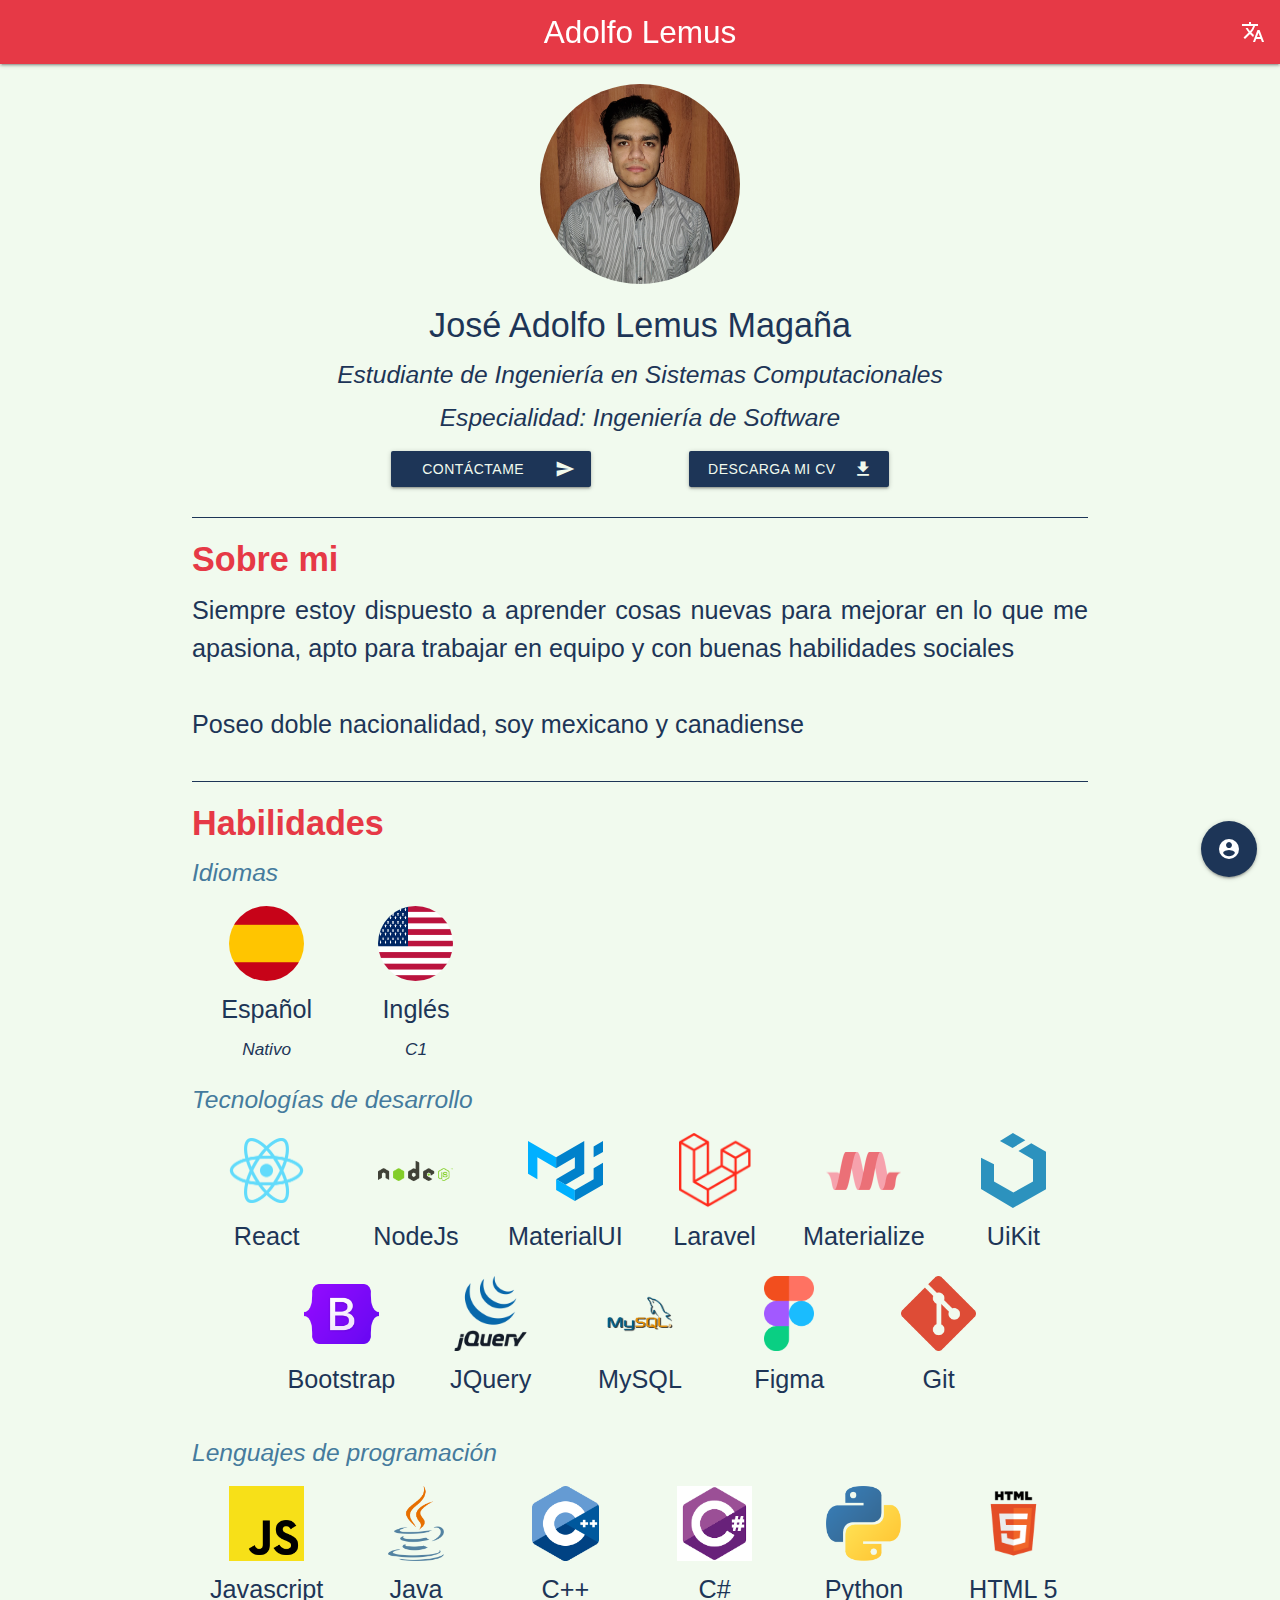
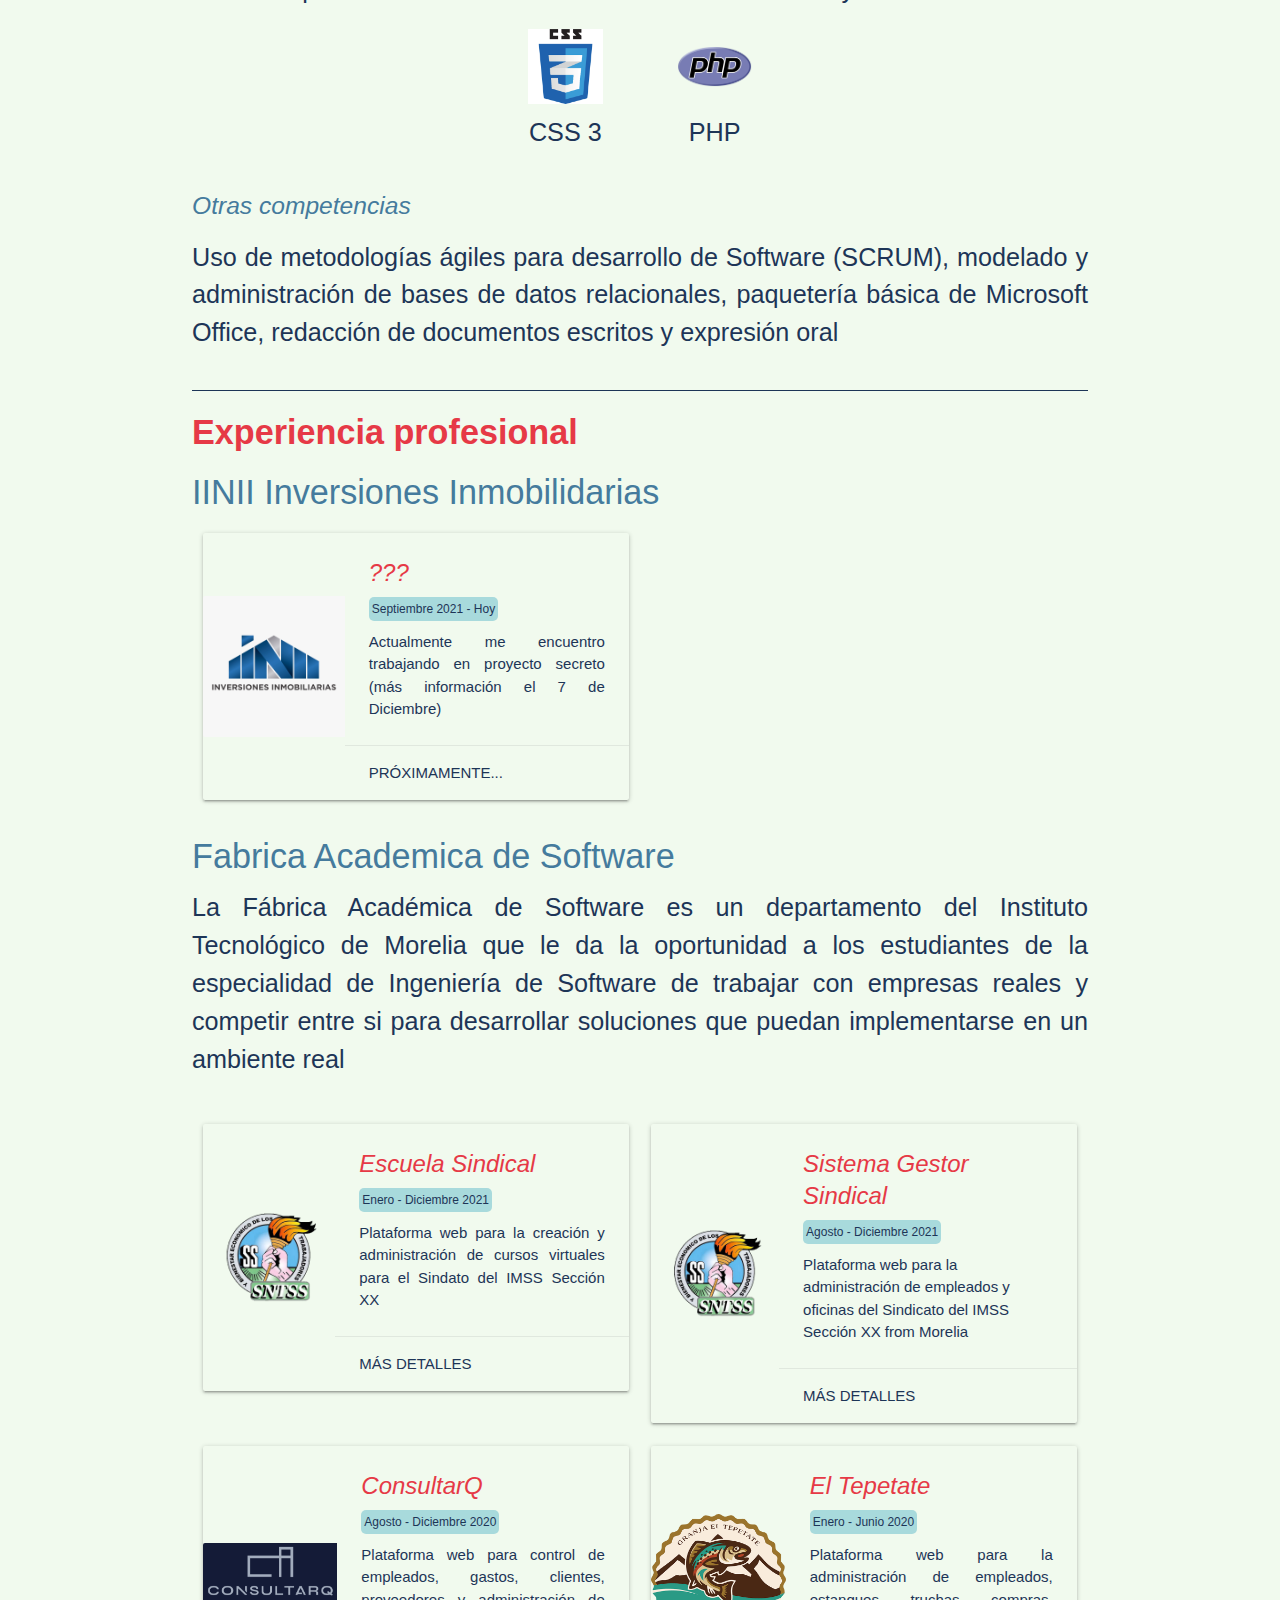
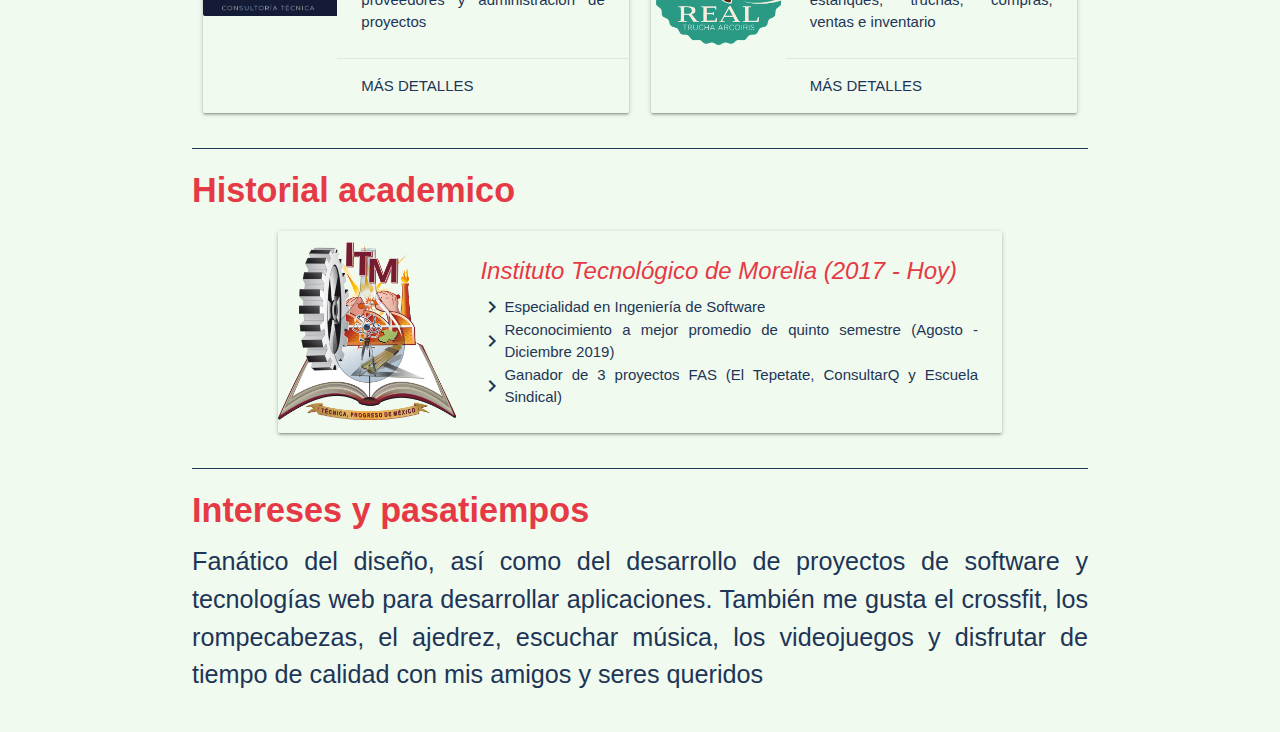
==== index.html @ 9b23c3e3 "Update index.html" ====
<html>
    <head>
        <!--Import Google Icon Font-->
        <link href="https://fonts.googleapis.com/icon?family=Material+Icons" rel="stylesheet">
        <!--Import materialize.css-->
        <link type="text/css" rel="stylesheet" href="materialize/css/materialize.min.css"  media="screen,projection"/>

        <link type="text/css" rel="stylesheet" href="./style/index.css"  media="screen,projection"/>

        <script type = "text/javascript" src = "https://code.jquery.com/jquery-2.1.1.min.js"></script>
  
        <!--Let browser know website is optimized for mobile-->
        <meta name="viewport" content="width=device-width, initial-scale=1.0"/>
      </head>

    <body>
        <!--Navigation bar-->
        <div class="navbar-fixed">
            <nav>
                <div class="nav-wrapper">
                    <a class="brand-logo center" style="width: 100%;">Adolfo Lemus</a>
                    <ul id="nav-mobile" class="right">
                        <li><a onclick=changeLanguage()><i class="material-icons">translate</i></a></li>
                    </ul>
                </div>
            </nav>
        </div>

        <!--Floating action button-->
        <div class="fixed-action-btn">
            <a class="btn-floating btn-large waves-effect waves-light modal-trigger" href="#modal-info">
                <i class="material-icons">account_circle</i>
            </a>
        </div>

        <!--Contact information modal-->
        <div id="modal-info" class="modal bottom-sheet">
            <div class="modal-content center">
                <h4 class="spanish"><b>Informacion de contacto</b></h4>
                <h4 class="english hide"><b>Contact information</b></h4>
                <div class="flow-text">
                    <a href="tel:4433490226" class="contact-container">
                        <img src="./images/contact-info/phone.png" alt="" class="contact-image">
                        <span class="contact-text">44 33 49 02 26</span>
                    </a>
                    <a href="mailto:adolfolemag@gmail.com" class="contact-container">
                        <img src="./images/contact-info/mail.png" alt="" class="contact-image">
                        <span class="contact-text">adolfolemag@gmail.com</span>
                    </a>
                    <a href="http://www.linkedin.com/in/adolfo-lemus" target="_blank" class="contact-container">
                        <img src="./images/contact-info/linkedin.png" alt="" class="contact-image">
                        <span class="contact-text">linkedin.com/in/adolfo-lemus</span>
                    </a>
                    <a href="http://www.github.com/AdolfoLem"target="_blank" class="contact-container">
                        <img src="./images/contact-info/github.png" alt="" class="contact-image">
                        <span class="contact-text">github.com/AdolfoLem</span>
                    </a>
                    <p class="contact-container">
                        <img src="./images/contact-info/location.png" alt="" class="contact-image">
                        <span class="contact-text">Morelia, Michoacán</span>
                    </p>
                </div>
            </div>
        </div>

        <!--Content of the page-->
        <div class="container">
            <!--photo and main information-->
            <div class="row">
                <div class="col s12 center">
                    <img src="./images/me.jpg" alt="foto" class="circle photo">
                    <h4 class="name">José Adolfo Lemus Magaña</h4>
                    <h5 class="spanish"><i>Estudiante de Ingeniería en Sistemas Computacionales</i></h5>
                    <h5 class="english hide"><i>Computer Systems Engineering Student</i></h5>
                    <h5 class="spanish"><i>Especialidad: Ingeniería de Software</i></h5>
                    <h5 class="english hide"><i>Special field: Software Engineering</i></h5>
                </div>
                <div class="col s12 l4 offset-l2 center">
                    <a class="waves-effect waves-light btn button modal-trigger" href="#modal-info">
                        <i class="material-icons right">send</i>
                        <span class="spanish">Contáctame</span>
                        <span class="english hide">Contact me</span>
                    </a>
                </div>
                <div class="col s12 l4 center">
                    <a class="spanish waves-effect waves-light btn button" href="./downloads/CV-AdolfoLemus-Español.pdf" download="">
                        <i class="material-icons right">file_download</i>
                        <span>Descarga mi CV</span>
                    </a>
                    <a class="english hide waves-effect waves-light btn button" href="./downloads/CV-AdolfoLemus-English.pdf" download="">
                        <i class="material-icons right">file_download</i>
                        <span>Download my CV</span>
                    </a>
                </div>
            </div>
            <div class="divider"></div>

            <!--about me-->
            <h4 class="spanish"><b>Sobre mi</b></h4>
            <h4 class="english hide"><b>About me</b></h4>
            <div class="flow-text">
                <span class="spanish">Siempre estoy dispuesto a aprender cosas nuevas para mejorar en lo que me apasiona, apto para trabajar en equipo y con buenas habilidades sociales</span>
                <span class="english hide">Always disposed to learn new stuff to improve my self in what I'm passionate about, suitable for teamwork and good social skills</span>
                <br><br>
                <span class="spanish">Poseo doble nacionalidad, soy mexicano y canadiense</span>
                <span class="english hide">I have dual citizenship, I'm Mexican and Canadian</span>
                <br><br>
            </div>
            <div class="divider"></div>

            <!--skills-->
            <h4 class="spanish"><b>Habilidades</b></h4>
            <h4 class="english hide"><b>Skills</b></h4>
            <h5 class="spanish section-title"><i>Idiomas</i></h5>
            <h5 class="english hide section-title"><i>Languages</i></h5>
            <div class="flow-text">
                <div class="row">
                    <div class="col s4 m3 l2 center">
                        <div>
                            <img src="./images/skills/languages/spanish.png" alt="flag" class="circle flag">
                        </div>
                        <div class="spanish">
                            Español
                            <h6><i>Nativo</i></h6>
                        </div>
                        <div class="english hide">
                            Spanish
                            <h6><i>Native</i></h6>
                        </div>
                    </div>
                    <div class="col s4 m3 l2 center">
                        <div>
                            <img src="./images/skills/languages/english.png" alt="flag" class="circle flag">
                        </div>
                        <div class="spanish">
                            Inglés
                            <h6><i>C1</i></h6>
                        </div>
                        <div class="english hide">
                            English
                            <h6><i>C1</i></h6>
                        </div>
                    </div>
                </div>
            </div>
            <h5 class="spanish section-title"><i>Tecnologías de desarrollo</i></h5>
            <h5 class="english hide section-title"><i>Development technologies</i></h5>
            <div class="flow-text">
                <div class="row">
                    <div class="col s4 m3 l2 center tech-container">
                        <div>
                            <img src="./images/skills/dev-tech/react.png" alt="icon" class="tech">
                        </div>
                        <div>
                            React
                        </div>
                    </div>
                    <div class="col s4 m3 l2 center tech-container">
                        <div>
                            <img src="./images/skills/dev-tech/nodejs.png" alt="icon" class="tech">
                        </div>
                        <div>
                            NodeJs
                        </div>
                    </div>
                    <div class="col s4 m3 l2 center tech-container">
                        <div>
                            <img src="./images/skills/dev-tech/materialui.svg" alt="icon" class="tech">
                        </div>
                        <div>
                            MaterialUI
                        </div>
                    </div>
                    <div class="col s4 m3 l2 center tech-container">
                        <div>
                            <img src="./images/skills/dev-tech/laravel.png" alt="icon" class="tech">
                        </div>
                        <div>
                            Laravel
                        </div>
                    </div>
                    <div class="col s4 m3 l2 center tech-container">
                        <div>
                            <img src="./images/skills/dev-tech/materialize.png" alt="icon" class="tech">
                        </div>
                        <div>
                            Materialize
                        </div>
                    </div>
                    <div class="col s4 m3 l2 center tech-container">
                        <div>
                            <img src="./images/skills/dev-tech/uikit.svg" alt="icon" class="tech">
                        </div>
                        <div>
                            UiKit
                        </div>
                    </div>
                    <div class="col s4 m3 l2 offset-l1 center tech-container">
                        <div>
                            <img src="./images/skills/dev-tech/bootstrap.png" alt="icon" class="tech">
                        </div>
                        <div>
                            Bootstrap
                        </div>
                    </div>
                    <div class="col s4 m3 l2 center tech-container">
                        <div>
                            <img src="./images/skills/dev-tech/jquery.png" alt="icon" class="tech">
                        </div>
                        <div>
                            JQuery
                        </div>
                    </div>
                    <div class="col s4 m4 l2 center tech-container">
                        <div>
                            <img src="./images/skills/dev-tech/mysql.png" alt="icon" class="tech">
                        </div>
                        <div>
                            MySQL
                        </div>
                    </div>
                    <div class="col s4 m4 l2 offset-s2 center tech-container">
                        <div>
                            <img src="./images/skills/dev-tech/figma.png" alt="icon" class="tech">
                        </div>
                        <div>
                            Figma
                        </div>
                    </div>
                    <div class="col s4 m4 l2 center tech-container">
                        <div>
                            <img src="./images/skills/dev-tech/git.png" alt="icon" class="tech">
                        </div>
                        <div>
                            Git
                        </div>
                    </div>
                </div>
            </div>
            <h5 class="spanish section-title"><i>Lenguajes de programación</i></h5>
            <h5 class="english hide section-title"><i>Programming languages</i></h5>
            <div class="flow-text">
                <div class="row">
                    <div class="col s4 m3 l2 center tech-container">
                        <div>
                            <img src="./images/skills/code-lang/javascript.png" alt="icon" class="tech">
                        </div>
                        <div>
                            Javascript
                        </div>
                    </div>
                    <div class="col s4 m3 l2 center tech-container">
                        <div>
                            <img src="./images/skills/code-lang/java.png" alt="icon" class="tech">
                        </div>
                        <div>
                            Java
                        </div>
                    </div>
                    <div class="col s4 m3 l2 center tech-container">
                        <div>
                            <img src="./images/skills/code-lang/c++.png" alt="icon" class="tech">
                        </div>
                        <div>
                            C++
                        </div>
                    </div>
                    <div class="col s4 m3 l2 center tech-container">
                        <div>
                            <img src="./images/skills/code-lang/csharp.png" alt="icon" class="tech">
                        </div>
                        <div>
                            C#
                        </div>
                    </div>
                    <div class="col s4 m3 l2 center tech-container">
                        <div>
                            <img src="./images/skills/code-lang/python.png" alt="icon" class="tech">
                        </div>
                        <div>
                            Python
                        </div>
                    </div>
                    <div class="col s4 m3 l2 center tech-container">
                        <div>
                            <img src="./images/skills/code-lang/html.png" alt="icon" class="tech">
                        </div>
                        <div>
                            HTML 5
                        </div>
                    </div>
                    <div class="col s4 m3 l2 offset-s2 offset-l4 center tech-container">
                        <div>
                            <img src="./images/skills/code-lang/css.png" alt="icon" class="tech">
                        </div>
                        <div>
                            CSS 3
                        </div>
                    </div>
                    <div class="col s4 m3 l2 center tech-container">
                        <div>
                            <img src="./images/skills/code-lang/php.png" alt="icon" class="tech">
                        </div>
                        <div>
                            PHP
                        </div>
                    </div>
                </div>
            </div>
            <h5 class="spanish section-title"><i>Otras competencias</i></h5>
            <h5 class="english hide section-title"><i>Other skills</i></h5>
            <div class="flow-text">
                <span class="spanish">Uso de metodologías ágiles para desarrollo de Software (SCRUM), modelado y administración de bases de datos relacionales, paquetería básica de Microsoft Office, redacción de documentos escritos y expresión oral</span>
                <span class="english hide">Usage of  agile methodologies for software development (SCRUM), relational database modeling and administration, main Microsoft Office aplications, writing of written documents and oral expression</span>
                <br><br>
            </div>
            <div class="divider"></div>

            <!--professional experience-->
                <h4 class="spanish"><b>Experiencia profesional</b></h4>
                <h4 class="english hide"><b>Professional experience</b></h4>
                <h4 class="subtitle">IINII Inversiones Inmobilidarias</h4>
                <div class="row">
                    <!--iinii-->
                    <div class="col s12 l6">
                        <div class="card horizontal">
                            <div class="card-image valign-wrapper">
                                <img src="./images/iinii/iinii.jpeg" alt="image">
                            </div>
                            <div class="spanish">
                                <div class="card-content">
                                    <span class="card-title">???</span>
                                    <div class="my-badge">Septiembre 2021 - Hoy</div>
                                    <p>Actualmente me encuentro trabajando en proyecto secreto (más información el 7 de Diciembre)</p>
                                </div>
                                <div class="card-action">
                                    <a class="modal-trigger">Próximamente...</a>
                                </div>
                            </div>
                            <div class="english hide">
                                <div class="card-content">
                                    <span class="card-title">???</span>
                                    <div class="my-badge">September 2021 - Today</div>
                                    <p>At the moment I'm working in a top secret project (more information on December 7)</p>
                                </div>
                                <div class="card-action">
                                    <a class="modal-trigger">Coming soon...</a>
                                </div>
                            </div>
                        </div>
                    </div>
                </div>
                <h4 class="spanish subtitle">Fabrica Academica de Software</h4>
                <h4 class="english hide subtitle">Fabrica Academica de Software</h4>
                <div class="col s12 flow-text">
                    <span class="spanish">La Fábrica Académica de Software es un departamento del Instituto Tecnológico de Morelia que le da la oportunidad a los estudiantes de la especialidad de Ingeniería de Software de trabajar con empresas reales y competir entre si para desarrollar soluciones que puedan implementarse en un ambiente real</span>
                    <span class="english hide">The Fábrica Académica de Software it's a department of the Instituto Tecnológico de Morelia that gives to the students of the specialty in Software Engineering the oportunity to colaborate with real company's and compete with each other to develop software solutions that can be implemented in a real environment</span>
                    <br><br>
                </div>
                <div class="row">
                    <!--escuela sindical-->
                    <div class="col s12 l6">
                        <div class="card horizontal">
                            <div class="card-image valign-wrapper">
                                <img src="./images/sindical/logo.png" alt="image">
                            </div>
                            <div class="spanish">
                                <div class="card-content">
                                    <span class="card-title">Escuela Sindical </span>
                                    <div class="my-badge">Enero - Diciembre 2021</div>
                                    <p>Plataforma web para la creación y administración de cursos virtuales para el Sindato del IMSS Sección XX</p>
                                </div>
                                <div class="card-action">
                                    <a class="modal-trigger" href="#modal-sindical1">Más detalles</a>
                                </div>
                            </div>
                            <div class="english hide">
                                <div class="card-content">
                                    <span class="card-title">Escuela Sindical </span>
                                    <div class="my-badge">January - December 2021</div>
                                    <p>Web platform for the creation and management of virtual courses for the IMSS Labor Union Section XX</p>
                                </div>
                                <div class="card-action">
                                    <a class="modal-trigger" href="#modal-sindical1">More details</a>
                                </div>
                            </div>
                        </div>
                    </div>

                    <!--sistema gestor sindical-->
                    <div class="col s12 l6">
                        <div class="card horizontal">
                            <div class="card-image valign-wrapper">
                                <img src="./images/sindical/logo.png">
                            </div>
                            <div class="spanish">
                                <div class="card-content">
                                    <span class="card-title">Sistema Gestor Sindical</span>
                                    <div class="my-badge">Agosto - Diciembre 2021</div>
                                    <div>Plataforma web para la administración de empleados y oficinas del Sindicato del IMSS Sección XX from Morelia</div>
                                </div>
                                <div class="card-action">
                                    <a class="modal-trigger" href="#modal-sidical2">Más detalles</a>
                                </div>
                            </div>
                            <div class="english hide">
                                <div class="card-content">
                                    <span class="card-title">Sistema Gestor Sindical</span>
                                    <div class="my-badge">August - December 2021</div>
                                    <div>Web platform for the administration of employees and offices of the IMSS Labor Union Section XX from Morelia</div>
                                </div>
                                <div class="card-action">
                                    <a class="modal-trigger" href="#modal-sidical2">More details</a>
                                </div>
                            </div>
                        </div>
                    </div>

                    <!--consultarq-->
                    <div class="col s12 l6">
                        <div class="card horizontal">
                            <div class="card-image valign-wrapper">
                                <img src="./images/consultarq/logo.png">
                            </div>
                            <div class="spanish">
                                <div class="card-content">
                                    <span class="card-title">ConsultarQ</span>
                                    <div class="my-badge">Agosto - Diciembre 2020</div>
                                    <p>Plataforma web para control de empleados, gastos, clientes, proveedores y administración de proyectos</p>
                                </div>
                                <div class="card-action">
                                    <a class="modal-trigger" href="#modal-consultarq">Más detalles</a>
                                </div>
                            </div>
                            <div class="english hide">
                                <div class="card-content">
                                    <span class="card-title">ConsultarQ</span>
                                    <div class="my-badge">August - December 2020</div>
                                    <p>Web platform for the control of employees, expenses, clients, providers and management of projects</p>
                                </div>
                                <div class="card-action">
                                    <a class="modal-trigger" href="#modal-consultarq">More details</a>
                                </div>
                            </div>
                        </div>
                    </div>

                    <!--tepetate-->
                    <div class="col s12 l6">
                        <div class="card horizontal">
                            <div class="card-image valign-wrapper">
                                <img src="./images/tepetate/logo.png">
                            </div>
                            <div class="spanish">
                                <div class="card-content">
                                    <span class="card-title">El Tepetate</span>
                                    <div class="my-badge">Enero - Junio 2020</div>
                                    <p>Plataforma web para la administración de empleados, estanques, truchas, compras, ventas e inventario</p>
                                </div>
                                <div class="card-action">
                                    <a class="modal-trigger" href="#modal-tepetate">Más detalles</a>
                                </div>
                            </div>
                            <div class="english hide">
                                <div class="card-content">
                                    <span class="card-title">El Tepetate</span>
                                    <div class="my-badge">January - June 2020</div>
                                    <p>Web platform for the management of employees, ponds, trouts, purchases, expenses and inventory</p>
                                </div>
                                <div class="card-action">
                                    <a class="modal-trigger" href="#modal-tepetate">More details</a>
                                </div>
                            </div>
                        </div>
                    </div>
                </div>
            <div class="divider"></div>

            <!--academic record-->
            <h4 class="spanish"><b>Historial academico</b></h4>
            <h4 class="english hide"><b>Academic backgrounds</b></h4>
            <div class="row">
                <!--itm-->
                <div class="col s12 l10 offset-l1">
                    <div class="card horizontal">
                        <div class="card-image valign-wrapper itm-image">
                            <img src="./images/itm/Itmorelia.png" alt="image">
                        </div>
                        <div class="spanish">
                            <div class="card-content">
                                <span class="card-title">Instituto Tecnológico de Morelia (2017 - Hoy)</span>
                                <p class="itm-text"><i class="material-icons">chevron_right</i>Especialidad en Ingeniería de Software</p>
                                <p class="itm-text"><i class="material-icons">chevron_right</i>Reconocimiento a mejor promedio de quinto semestre (Agosto - Diciembre 2019)</p>
                                <p class="itm-text"><i class="material-icons">chevron_right</i>Ganador de 3 proyectos FAS (El Tepetate, ConsultarQ y Escuela Sindical)</p>
                            </div>
                        </div>
                        <div class="english hide">
                            <div class="card-content">
                                <span class="card-title">Instituto Tecnológico de Morelia (2017 - Today)</span>
                                <p class="itm-text"><i class="material-icons">chevron_right</i>Specialty in Software Engineering</p>
                                <p class="itm-text"><i class="material-icons">chevron_right</i>Award to best grade average of fifth semester (August - December 2019)</p>
                                <p class="itm-text"><i class="material-icons">chevron_right</i>Winner of 3 FAS projects (El Tepetate, ConsultarQ and Escuela Sindical)</p>
                            </div>
                        </div>
                    </div>
                </div>
            </div>
            
            <div class="divider"></div>

            <!--interests and hobbies   -->
            <h4 class="spanish"><b>Intereses y pasatiempos</b></h4>
            <h4 class="english hide"><b>Interests and hobbies</b></h4>
            <div class="flow-text">
                <span class="spanish">Fanático del diseño, así como del desarrollo de proyectos de software y tecnologías web para desarrollar aplicaciones. También me gusta el crossfit, los rompecabezas, el ajedrez, escuchar música, los videojuegos y disfrutar de tiempo de calidad con mis amigos y seres queridos</span>
                <span class="english hide">Design fanatic, as well as the development of software projects and web technologies to develop aplications. Also I like the crossfit, puzzles, chess, listen to music, play videogames and enjoy quality time with my friends and loved ones</span>
                <br><br>
            </div>

        </div>

        <!--modals of professional experience-->
        <!--escuela sindical-->
        <div id="modal-sindical1" class="modal bottom-sheet">
            <div class="modal-content">
                <div class="row">
                    <div class="col s12 l4">
                        <h4>Escuela Sindical</h4>
                        <div class="my-badge-container">
                            <span class="spanish my-badge">Plataforma:</span>
                            <span class="english hide my-badge">Platform:</span>
                            Web
                        </div>
                        <div class="my-badge-container">
                            <span class="spanish my-badge">Herramientas:</span>
                            <span class="english hide my-badge">Tools:</span>
                            Laravel / React / Materialize / MaterialUI / JQuery / JavaScript / MySQL/Inertia.js
                        </div>
                        <p class="spanish">
                            Plataforma web creada desde cero y a medida para el Sindicato de Trabajadores del IMSS Sección XX Morelia para la creación, administración y seguimiento de cursos virtuales, así como del alumnado y profesorado de la institución.
                            <br><br>
                            El desarrollo de este proyecto se realizó bajo la metodología ágil SCRUM, en el cual desempeñe el rol de Scrum Master y programdor.
                        </p>
                        <p class="english hide">
                            Web platform from scratch and made to measure for the IMSS Labor Union Section XX from Morelia for the creation, management and follow-up of virtual courses, as well ass the student body and faculty of the institution.
                            <br><br>
                            The development of this project has been made under the agile methodology SCRUM, in which I'd played the role of Scrum Master and developer.
                        </p>
                    </div>
                    <div class="col s12 l8">
                        <div class="row center">
                            <div class="col s12 m6">
                                <img class="materialboxed small-image" src="./images/sindical/escuela_1.png">
                            </div>
                            <div class="col s12 m6">
                                <img class="materialboxed small-image" src="./images/sindical/escuela_2.png">
                            </div>
                            <div class="col s12 m6">
                                <img class="materialboxed small-image" src="./images/sindical/escuela_3.png">
                            </div>
                            <div class="col s12 m6">
                                <img class="materialboxed small-image" src="./images/sindical/escuela_4.png">
                            </div>
                        </div>
                    </div>
                </div>
            </div>
        </div>
        <!--sistema gestor sindical-->
        <div id="modal-sidical2" class="modal bottom-sheet">
            <div class="modal-content">
                <div class="row">
                    <div class="col s12 l4">
                        <h4>Sistema Gestor Sindical</h4>
                        <div class="my-badge-container">
                            <span class="spanish my-badge">Plataforma:</span>
                            <span class="english hide my-badge">Platform:</span>
                            Web
                        </div>
                        <div class="my-badge-container">
                            <span class="spanish my-badge">Herramientas:</span>
                            <span class="english hide my-badge">Tools:</span>
                            Laravel / React / Materialize / JQuery / JavaScript / MySQL / Inertia.js
                        </div>
                        <p class="spanish">
                            Plataforma web creada desde cero y a medida para el Sindicato de Trabajadores del IMSS Sección XX Morelia para la administración de las distintas oficinas que componen el sindicato.
                            <br><br>
                            El desarrollo de este proyecto se realizó bajo la metodología ágil SCRUM, en el cual desempeñe el rol de analista, diseñador y programdor.
                        </p>
                        <p class="english hide">
                            Web platform from scratch and made to measure for the IMSS Labor Union Section XX from Morelia for the management of the different offices that make up the Labor Union.
                            <br><br>
                            The development of this project has been made under the agile methodology SCRUM, in which I'd played the role of analyst, designer and developer.
                        </p>
                    </div>
                    <div class="col s12 l8">
                        <div class="row center">
                            <div class="col s12 m6">
                                <img class="materialboxed small-image" src="./images/sindical/gestor_1.png">
                            </div>
                            <div class="col s12 m6">
                                <img class="materialboxed small-image" src="./images/sindical/gestor_2.png">
                            </div>
                            <div class="col s12 m6">
                                <img class="materialboxed small-image" src="./images/sindical/gestor_3.png">
                            </div>
                            <div class="col s12 m6">
                                <img class="materialboxed small-image" src="./images/sindical/gestor_4.png">
                            </div>
                        </div>
                    </div>
                </div>
            </div>
        </div>
        <!--consultarq-->
        <div id="modal-consultarq" class="modal bottom-sheet">
            <div class="modal-content">
                <div class="row">
                    <div class="col s12 l4">
                        <h4>ConsultarQ</h4>
                        <div class="my-badge-container">
                            <span class="spanish my-badge">Plataforma:</span>
                            <span class="english hide my-badge">Platform:</span>
                            Web
                        </div>
                        <div class="my-badge-container">
                            <span class="spanish my-badge">Herramientas:</span>
                            <span class="english hide my-badge">Tools:</span>
                            Express.js / UIKit / MySQL / JQuery / JavaScript
                        </div>
                        <p class="spanish">
                            Plataforma web creada desde cero y a medida para la consultoria de arquitectos ConsultarQ para el seguimiento de proyectos de la empresa.
                            <br><br>
                            El desarrollo de este proyecto se realizó bajo la metodología ágil SCRUM, en el cual desempeñe el rol de analista, diseñador y programdor.
                        </p>
                        <p class="english hide">
                            Web platform from scratch and made to measure for the architectural consultancy ConsultarQ for the follow-up of the projects of the company.
                            <br><br>
                            The development of this project has been made under the agile methodology SCRUM, in which I'd played the role of analyst, designer and developer.
                        </p>
                    </div>
                    <div class="col s12 l8">
                        <div class="row center">
                            <div class="col s12 m6">
                                <img class="materialboxed small-image" src="./images/consultarq/consultarq_1.png">
                            </div>
                            <div class="col s12 m6">
                                <img class="materialboxed small-image" src="./images/consultarq/consultarq_2.png">
                            </div>
                            <div class="col s12 m6">
                                <img class="materialboxed small-image" src="./images/consultarq/consultarq_3.png">
                            </div>
                            <div class="col s12 m6">
                                <img class="materialboxed small-image" src="./images/consultarq/consultarq_4.png">
                            </div>
                        </div>
                    </div>
                </div>
            </div>
        </div>
        <!--tepetate-->
        <div id="modal-tepetate" class="modal bottom-sheet">
            <div class="modal-content">
                <div class="row">
                    <div class="col s12 l4">
                        <h4>El Tepetate</h4>
                        <div class="my-badge-container">
                            <span class="spanish my-badge">Plataforma:</span>
                            <span class="english hide my-badge">Platform:</span>
                            Web
                        </div>
                        <div class="my-badge-container">
                            <span class="spanish my-badge">Herramientas:</span>
                            <span class="english hide my-badge">Tools:</span>
                            Laravel / Materialize / MariaDB / JQuery / Javascript
                        </div>
                        <p class="spanish">
                            Plataforma web creada desde cero y a medida para la granja trutícola El Tepetate para la administración de los distintos recursos de la empresa.
                            <br><br>
                            El desarrollo de este proyecto se realizó bajo la metodología ágil SCRUM, en el cual desempeñe el rol de analista, diseñador y programdor.
                        </p>
                        <p class="english hide">
                            Web platform from scratch and made to measure for the trout farm El Tepetate for the management of the resources of the company.
                            <br><br>
                            The development of this project has been made under the agile methodology SCRUM, in which I'd played the role of analyst, designer and developer.
                        </p>
                    </div>
                    <div class="col s12 l8">
                        <div class="row center">
                            <div class="col s12 m6">
                                <img class="materialboxed small-image" src="./images/tepetate/tepetate_1.png">
                            </div>
                            <div class="col s12 m6">
                                <img class="materialboxed small-image" src="./images/tepetate/tepetate_2.png">
                            </div>
                            <div class="col s12 m6">
                                <img class="materialboxed small-image" src="./images/tepetate/tepetate_3.png">
                            </div>
                            <div class="col s12 m6">
                                <img class="materialboxed small-image" src="./images/tepetate/tepetate_4.png">
                            </div>
                        </div>
                    </div>
                </div>
            </div>
        </div>


        <!--JavaScript at end of body for optimized loading-->
        <script type="text/javascript" src="materialize/js/materialize.min.js"></script>
        <script>
            $(document).ready(function(){
                $('.modal').modal();
                $('.materialboxed').materialbox();
                $('.slider').slider();
            });

            function changeLanguage(){
                if($(".spanish").hasClass("hide")){
                    $(".spanish").removeClass("hide");
                    $(".english").addClass("hide");
                    M.toast({html: 'Español'})
                }
                else{
                    $(".spanish").addClass("hide");
                    $(".english").removeClass("hide");
                    M.toast({html: 'English'})
                }
            }
        </script>
    </body>
</html>
---- style/index.css ----
:root {
	--color1: #f1faee;
	--color2: #a8dadc;
    --color3: #457b9d;
    --color4: #1d3557;
    --color5: #e63946;
}

body {
    background-color: var(--color1);
    color: var(--color4);
}

nav {
    background-color: var(--color5);
}

div {
    color: var(--color4);
}

p {
    text-align: justify;
}

div.toast {
    background-color: var(--color3);
    color: var(--color1);
}

.card {
    background-color: var(--color1);
}

.card-title {
    font-weight: 500 !important;
    font-style: italic;
    color: var(--color5);
}

.card-image {
    width: 80%;
}

.card-action a {
    color: var(--color4) !important;
}

.card-action a:hover {
    color: var(--color3) !important;
}

.container h4 {
    color: var(--color5);
}

.modal {
    background-color: var(--color1);
    color: var(--color4);
}

.bottom-sheet {
    height: 60% !important;
    max-height: 100% !important;
}

.btn {
    background-color: var(--color4);
    color: var(--color1);
}

.btn:hover{
    background-color: var(--color3);
    color: var(--color1);
}

.btn-floating {
    background-color: var(--color4);
    color: var(--color1);
}

.btn-floating:hover{
    background-color: var(--color3);
    color: var(--color1);
}

.flow-text {
    color: var(--color4);
    text-align: justify;
}

.divider {
    background-color: var(--color4);
}

/*----------------------------------------------------*/

.photo {
    width: 200px;
    height: 200px;
    margin-top: 20px;
}

.name {
    color: var(--color4) !important;
}

.button {
    margin: 10px;
    width: 200px;
}

.contact-container {
    display: flex;
    align-items: center;
    justify-content: center;
    margin-top: 15px;
    margin-bottom: 15px;
}

.contact-image {
    width: 40px;
    height: 40px;
}

.contact-text {
    color: var(--color4);
    margin-left: 20px;
    width: 260px;

}

.section-title {
    margin-bottom: 20px;
    color: var(--color3);
}

.flag {
    width: 75px;
    height: 75px;
    margin-bottom: 10px;
}

.tech-container {
    margin-bottom: 20px;
}

.tech {
    width: 75px;
    height: 75px;
    margin-bottom: 10px;
    object-fit: contain;
}

.itm-image {
    width: 200px;
    height: 200px;
}

.itm-text {
    display: flex;
    align-items: center;
}

.subtitle {
    color: var(--color3) !important;
}

.my-badge {
    background-color: var(--color2);
    color: var(--color4);
    border-radius: 5px;
    /* font-style: bold; */
    font-weight: 500;
    font-size: 12px;
    padding: 3px;
    width: fit-content;
    margin-bottom: 10px;
}

.my-badge-container {
    margin-bottom: 5px;
}

.small-image {
    width: 100%;
    height: 60%;
    
    margin-top: 10px;
    margin-bottom: 10px;
}

/* ------------------- BREAKPOINTS -------------------- */

/* medium screen */
@media only screen and (min-width: 600px) {
    .contact-text {
        width: 310px;
    }
}

/* large screen */
@media only screen and (min-width: 992px) {
    .contact-text {
        width: 350px;
    }
}
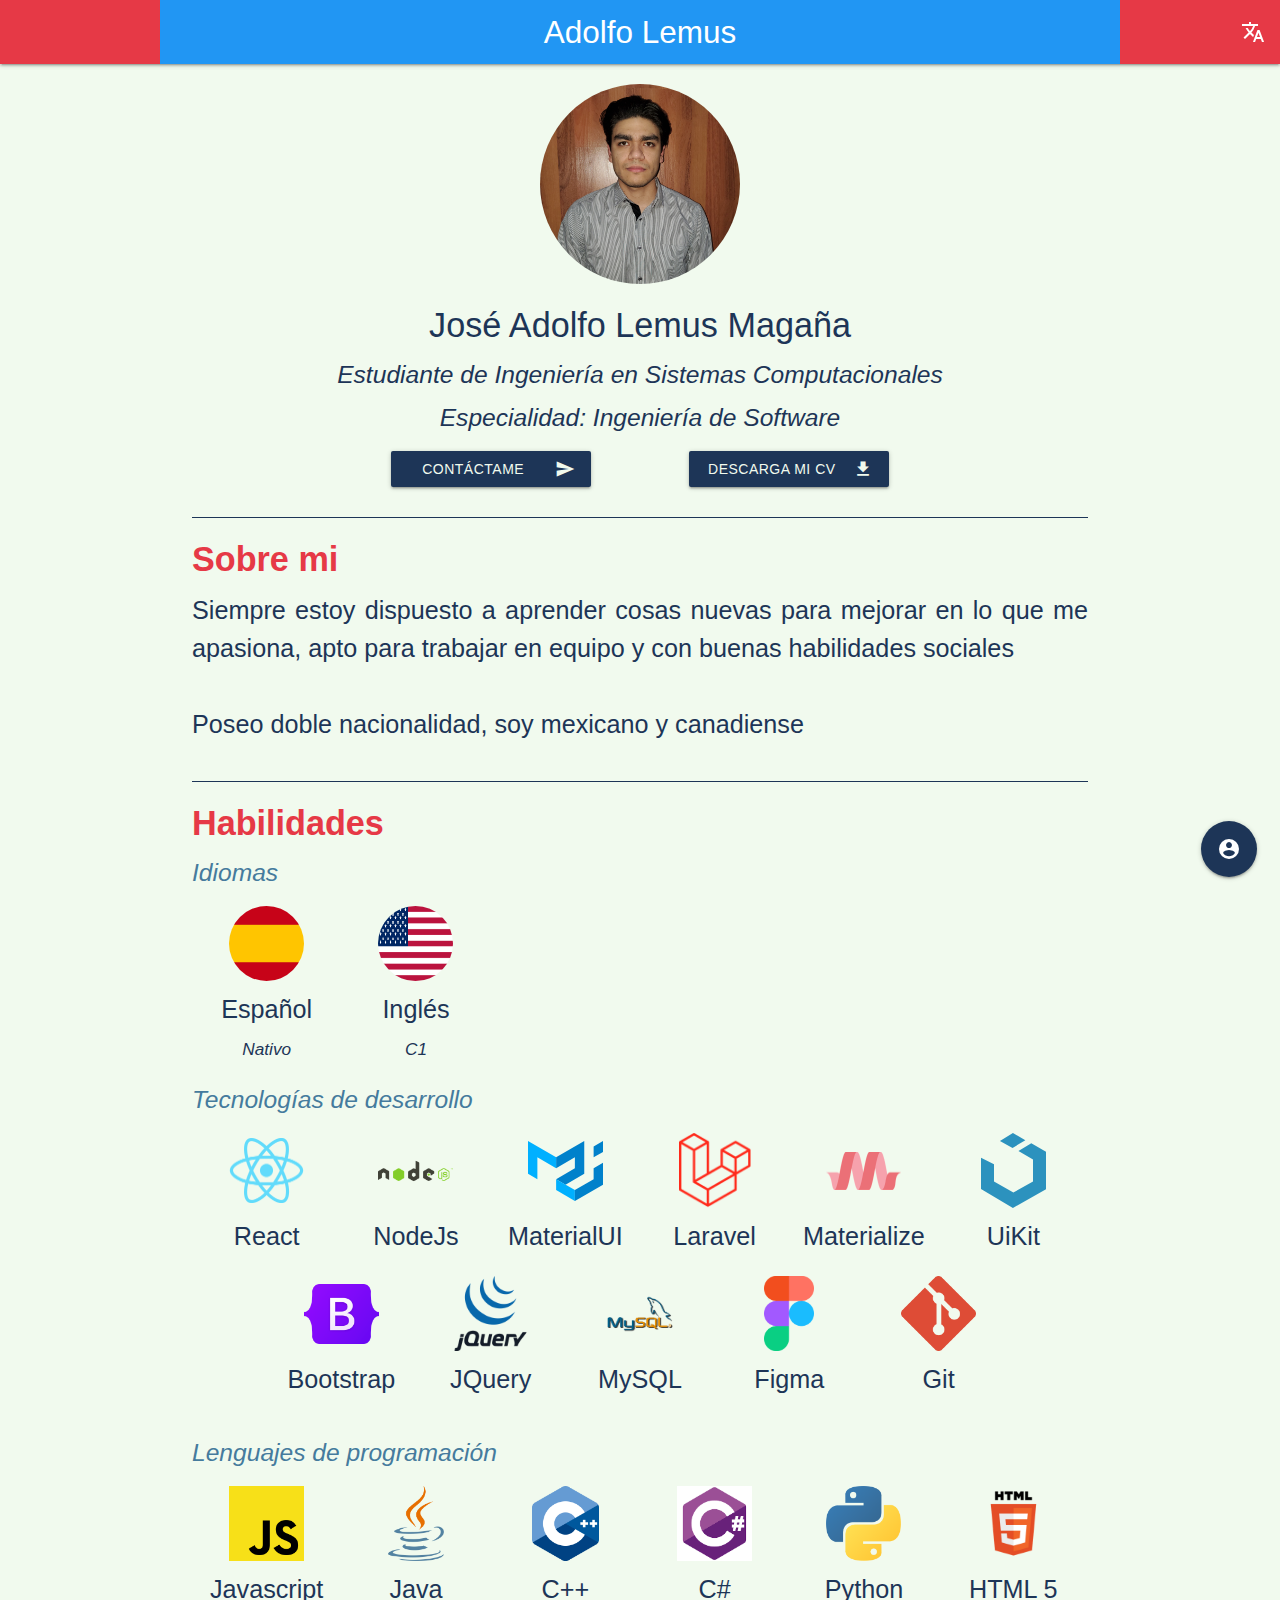
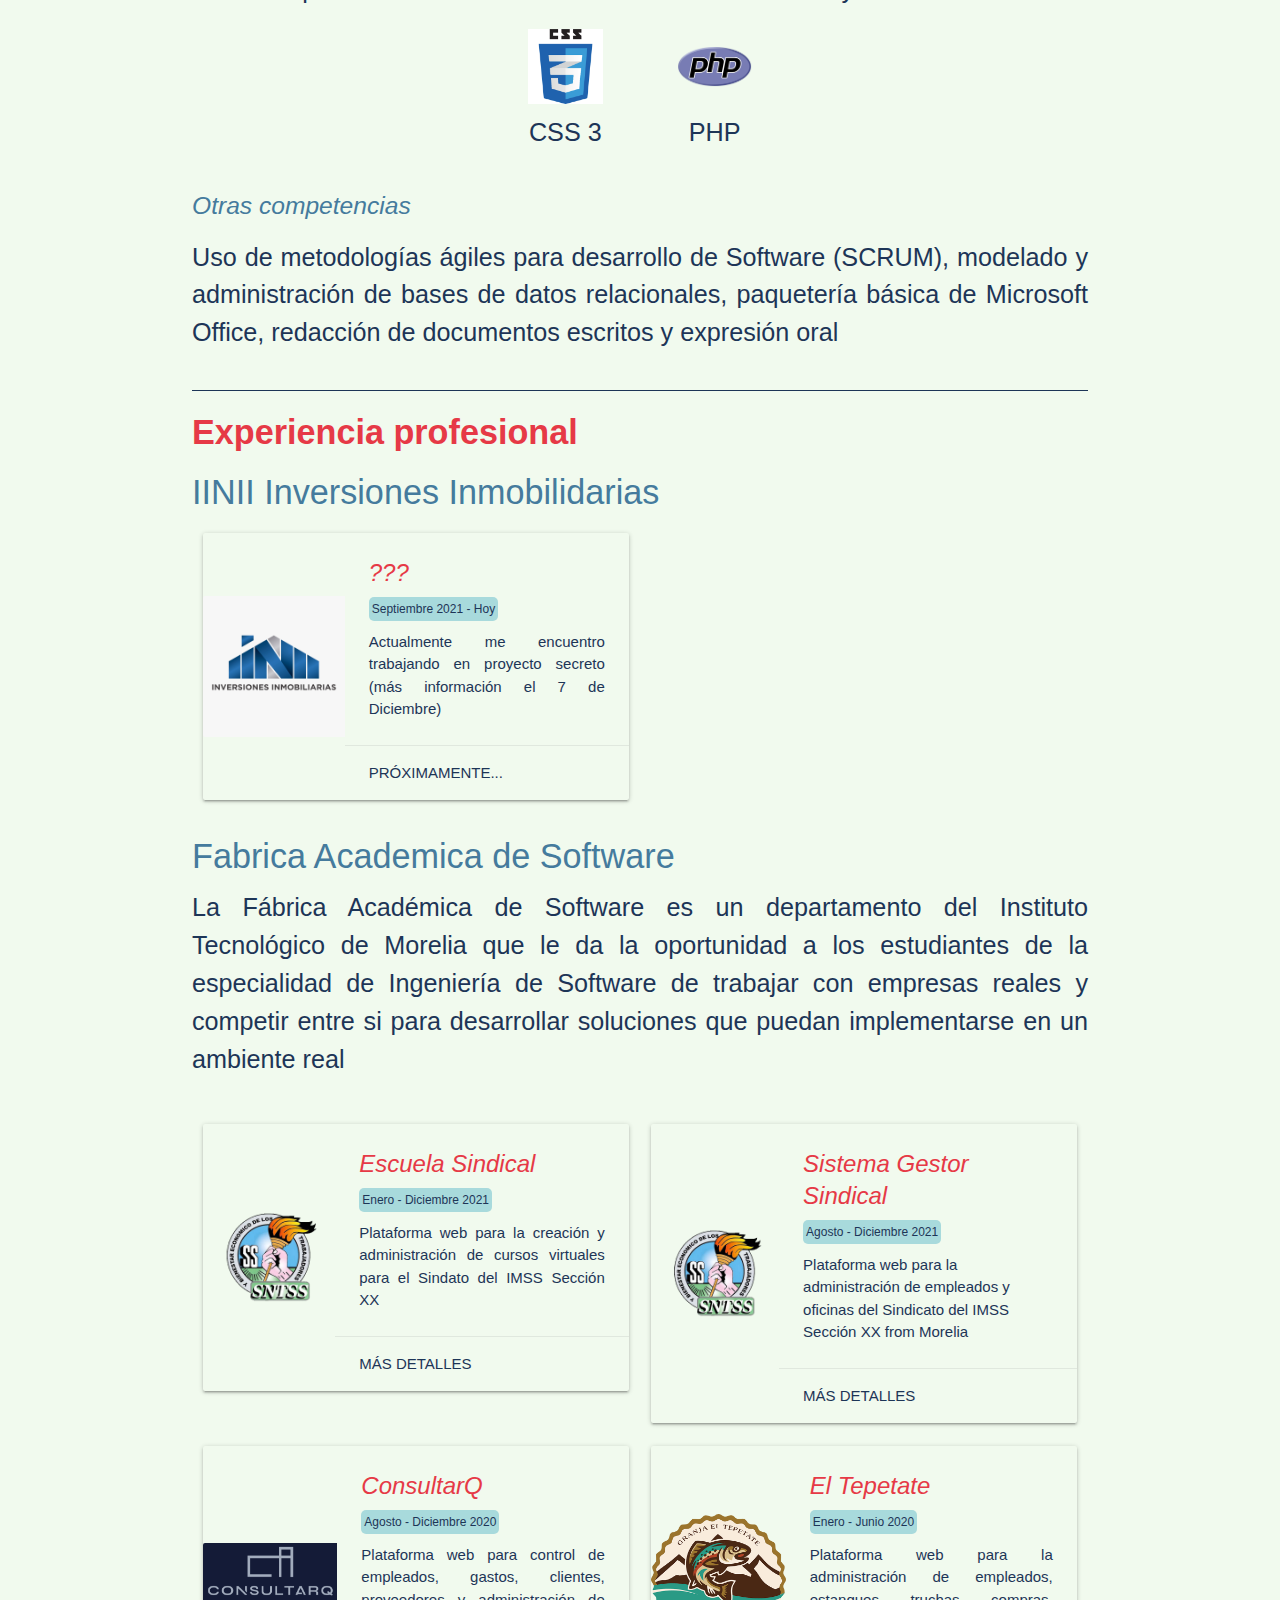
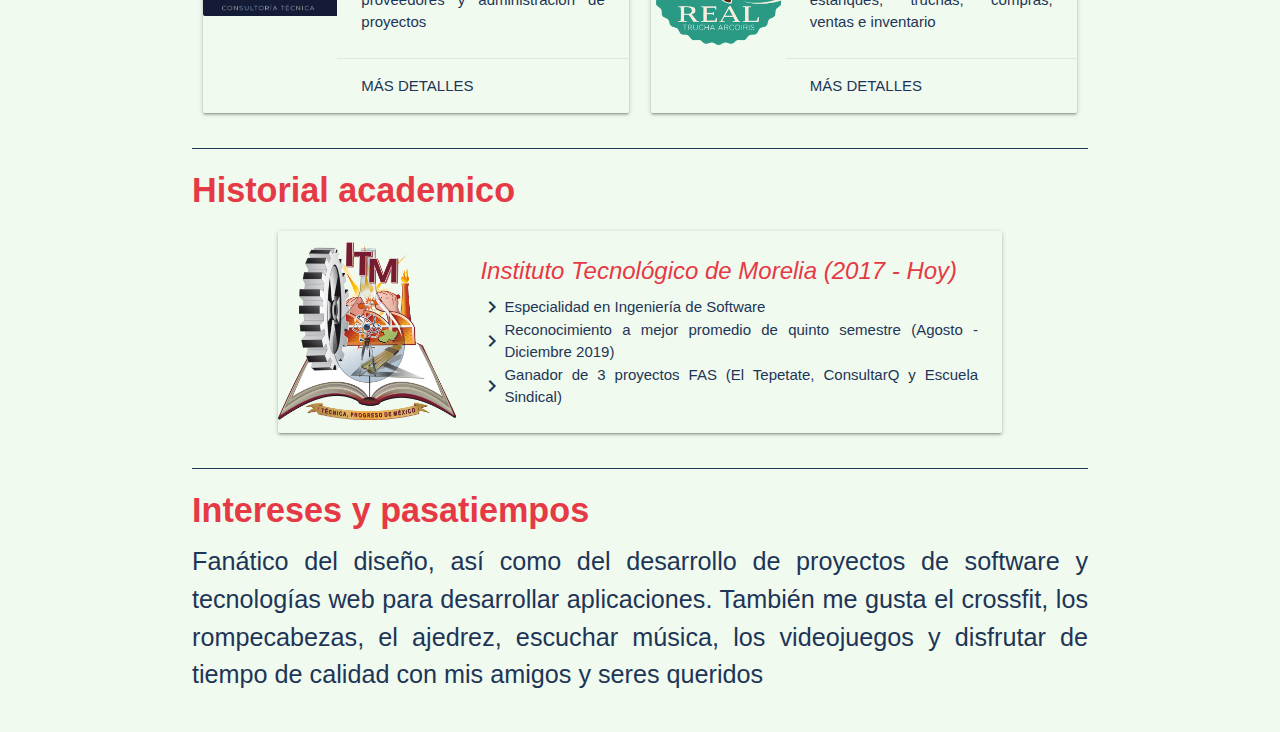
==== commit bc40b2be: "Update index.html" ====
--- a/index.html
+++ b/index.html
@@ -18,7 +18,7 @@
         <div class="navbar-fixed">
             <nav>
                 <div class="nav-wrapper">
-                    <a class="brand-logo center" style="width: 100%;">Adolfo Lemus</a>
+                    <a class="brand-logo center blue" style="width:75%;">Adolfo Lemus</a>
                     <ul id="nav-mobile" class="right">
                         <li><a onclick=changeLanguage()><i class="material-icons">translate</i></a></li>
                     </ul>
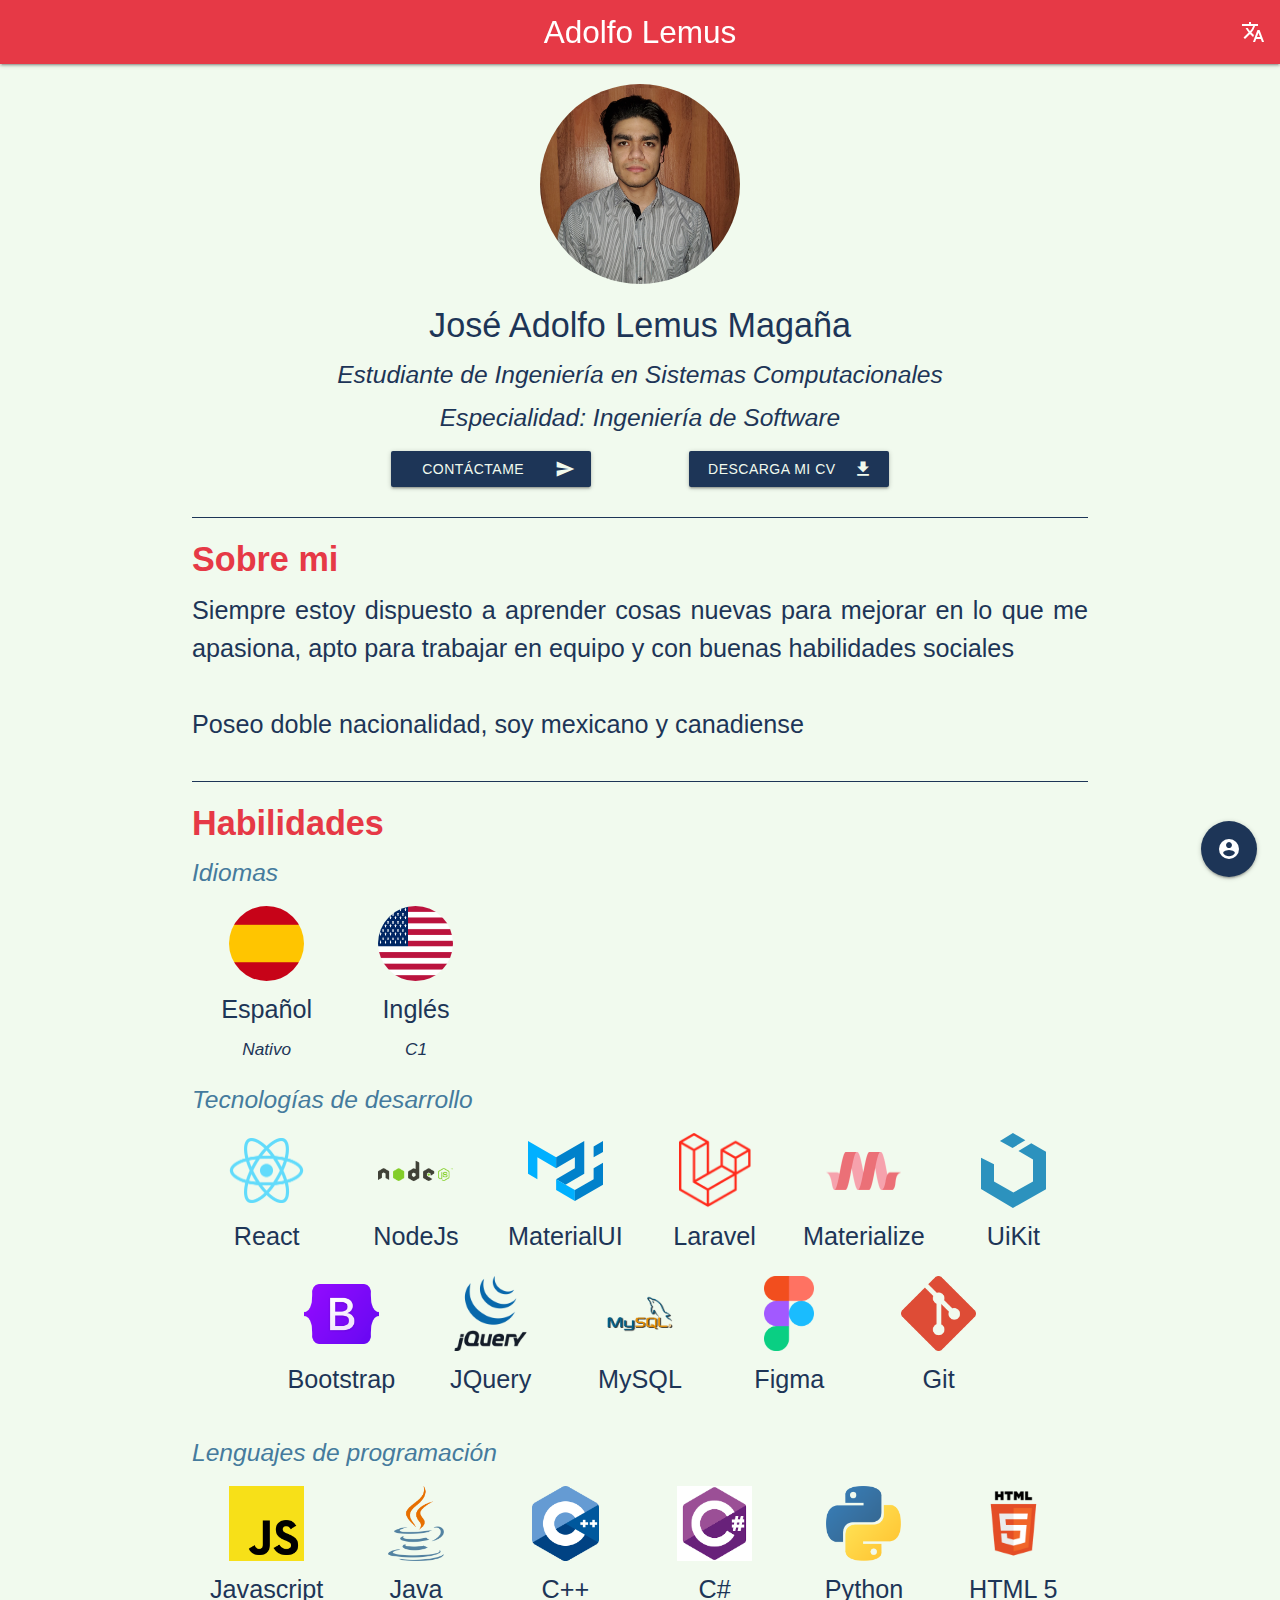
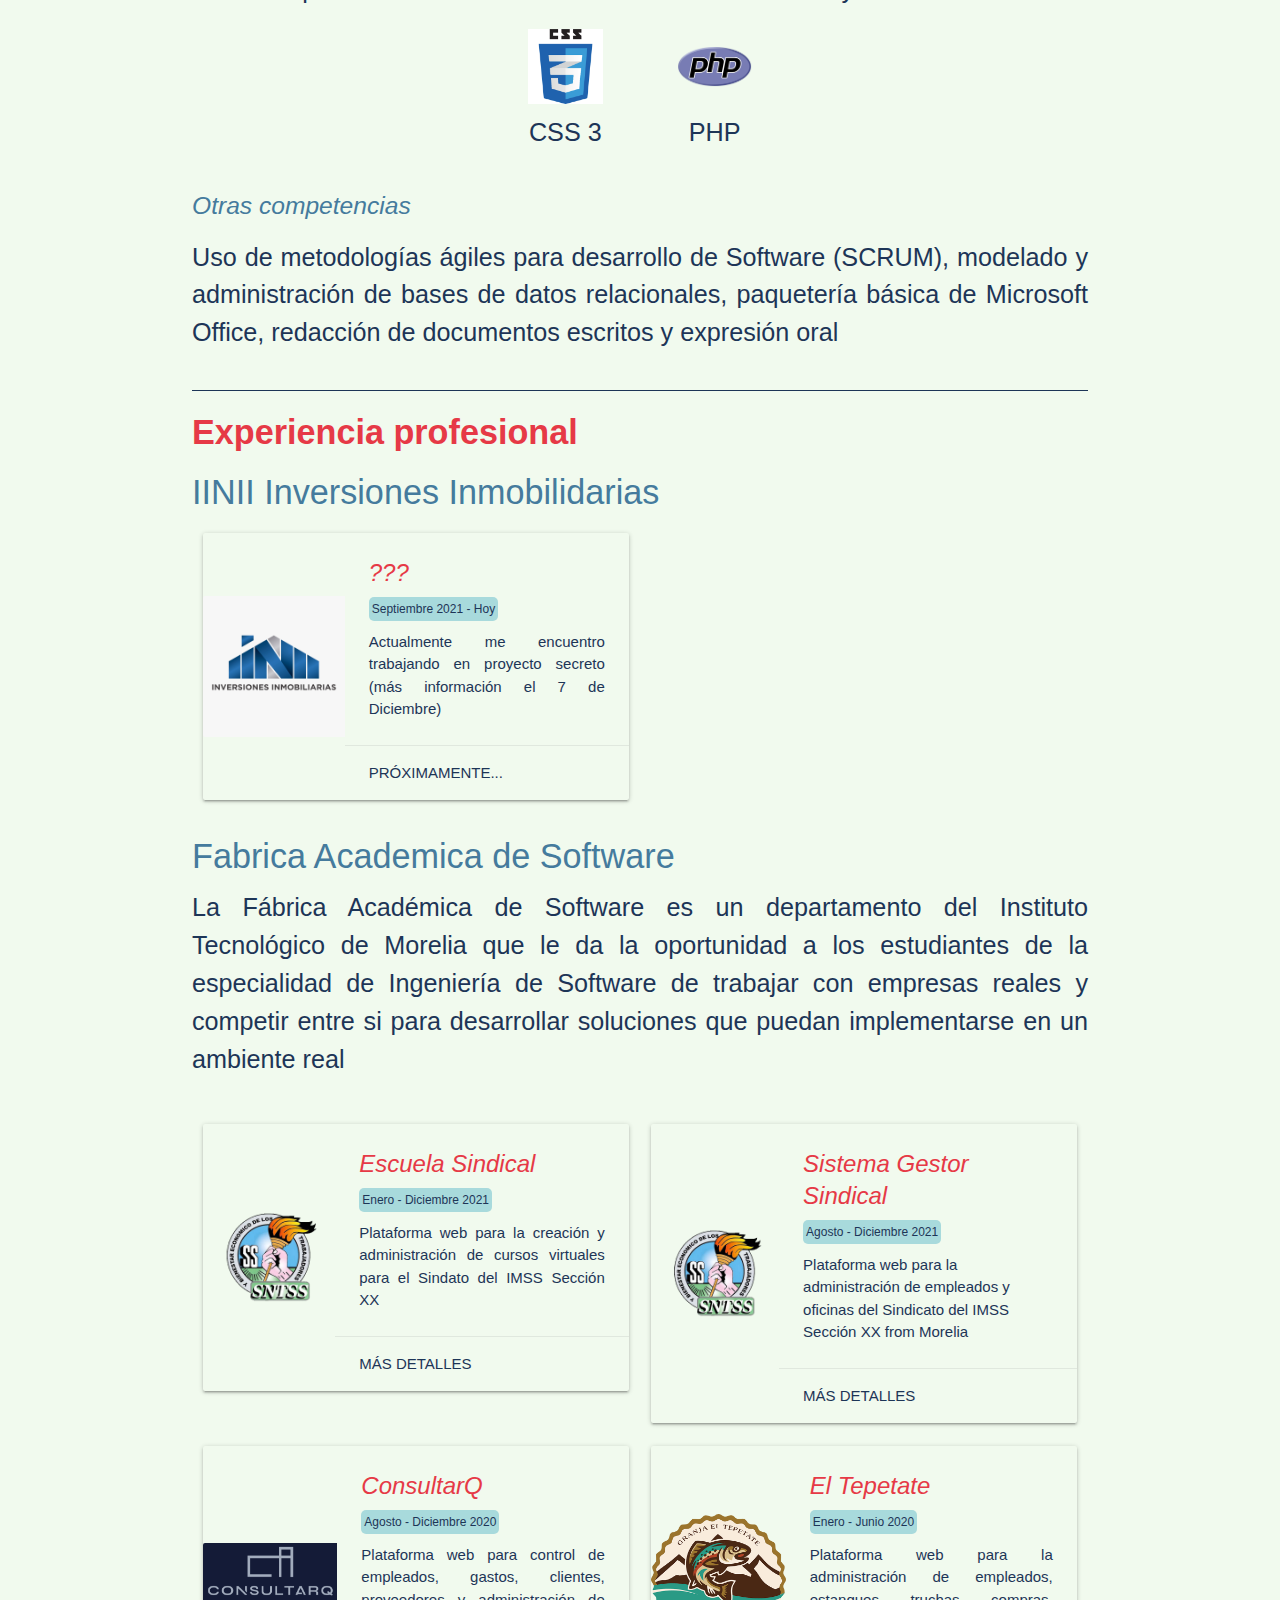
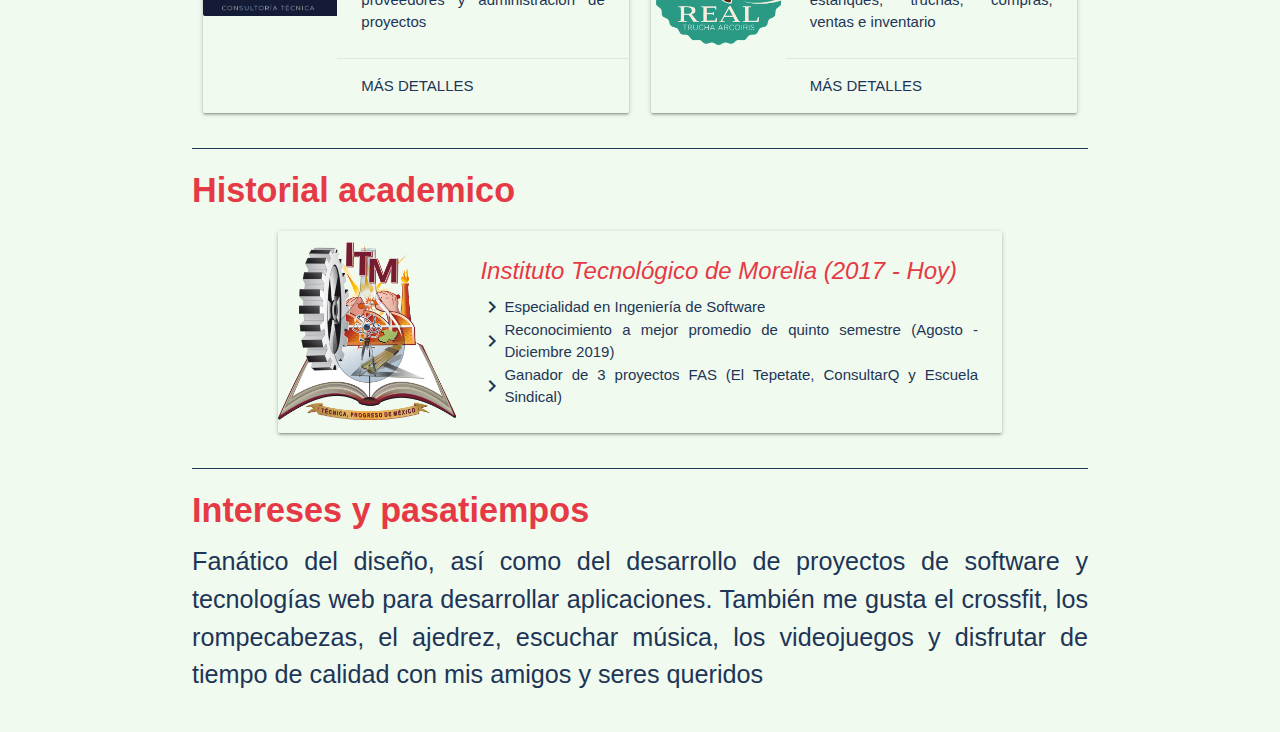
==== commit ee5f9004: "Update index.html" ====
--- a/index.html
+++ b/index.html
@@ -18,7 +18,7 @@
         <div class="navbar-fixed">
             <nav>
                 <div class="nav-wrapper">
-                    <a class="brand-logo center blue" style="width:75%;">Adolfo Lemus</a>
+                    <a class="brand-logo center" style="width:75%;">Adolfo Lemus</a>
                     <ul id="nav-mobile" class="right">
                         <li><a onclick=changeLanguage()><i class="material-icons">translate</i></a></li>
                     </ul>
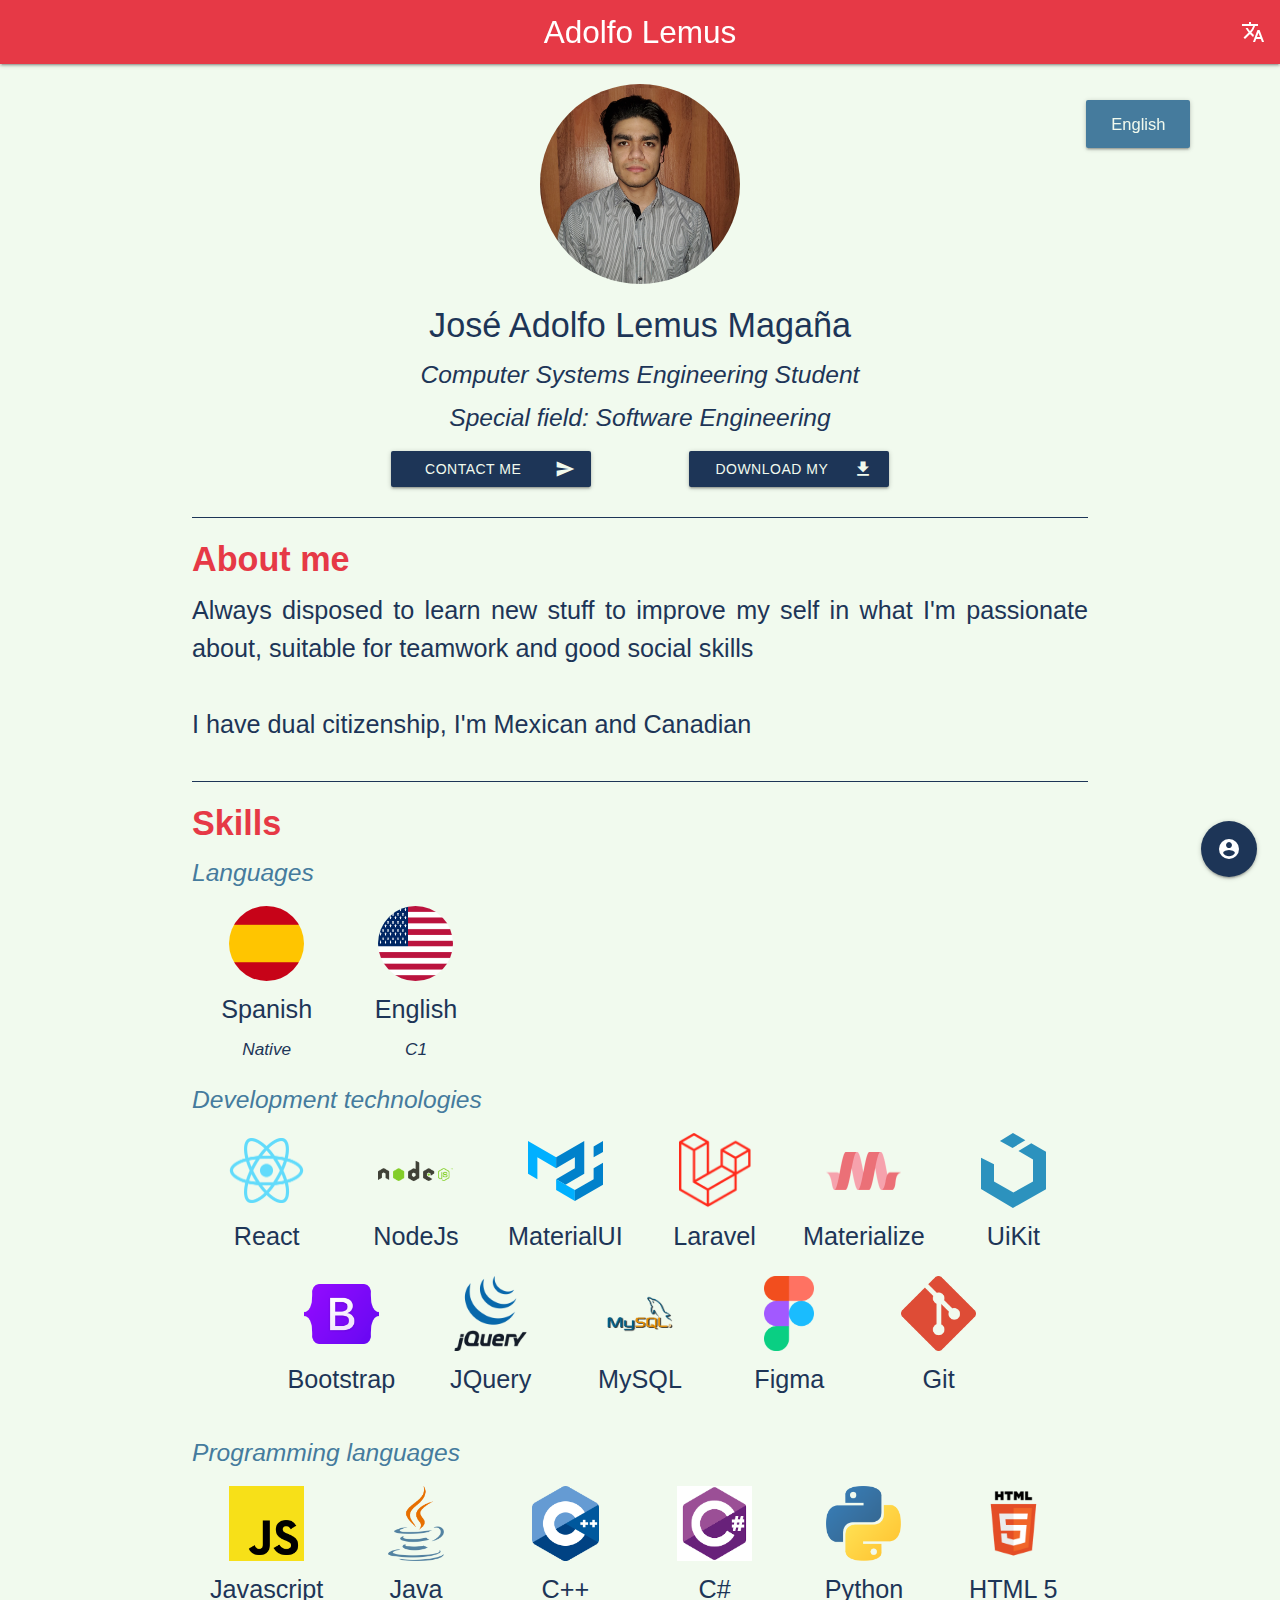
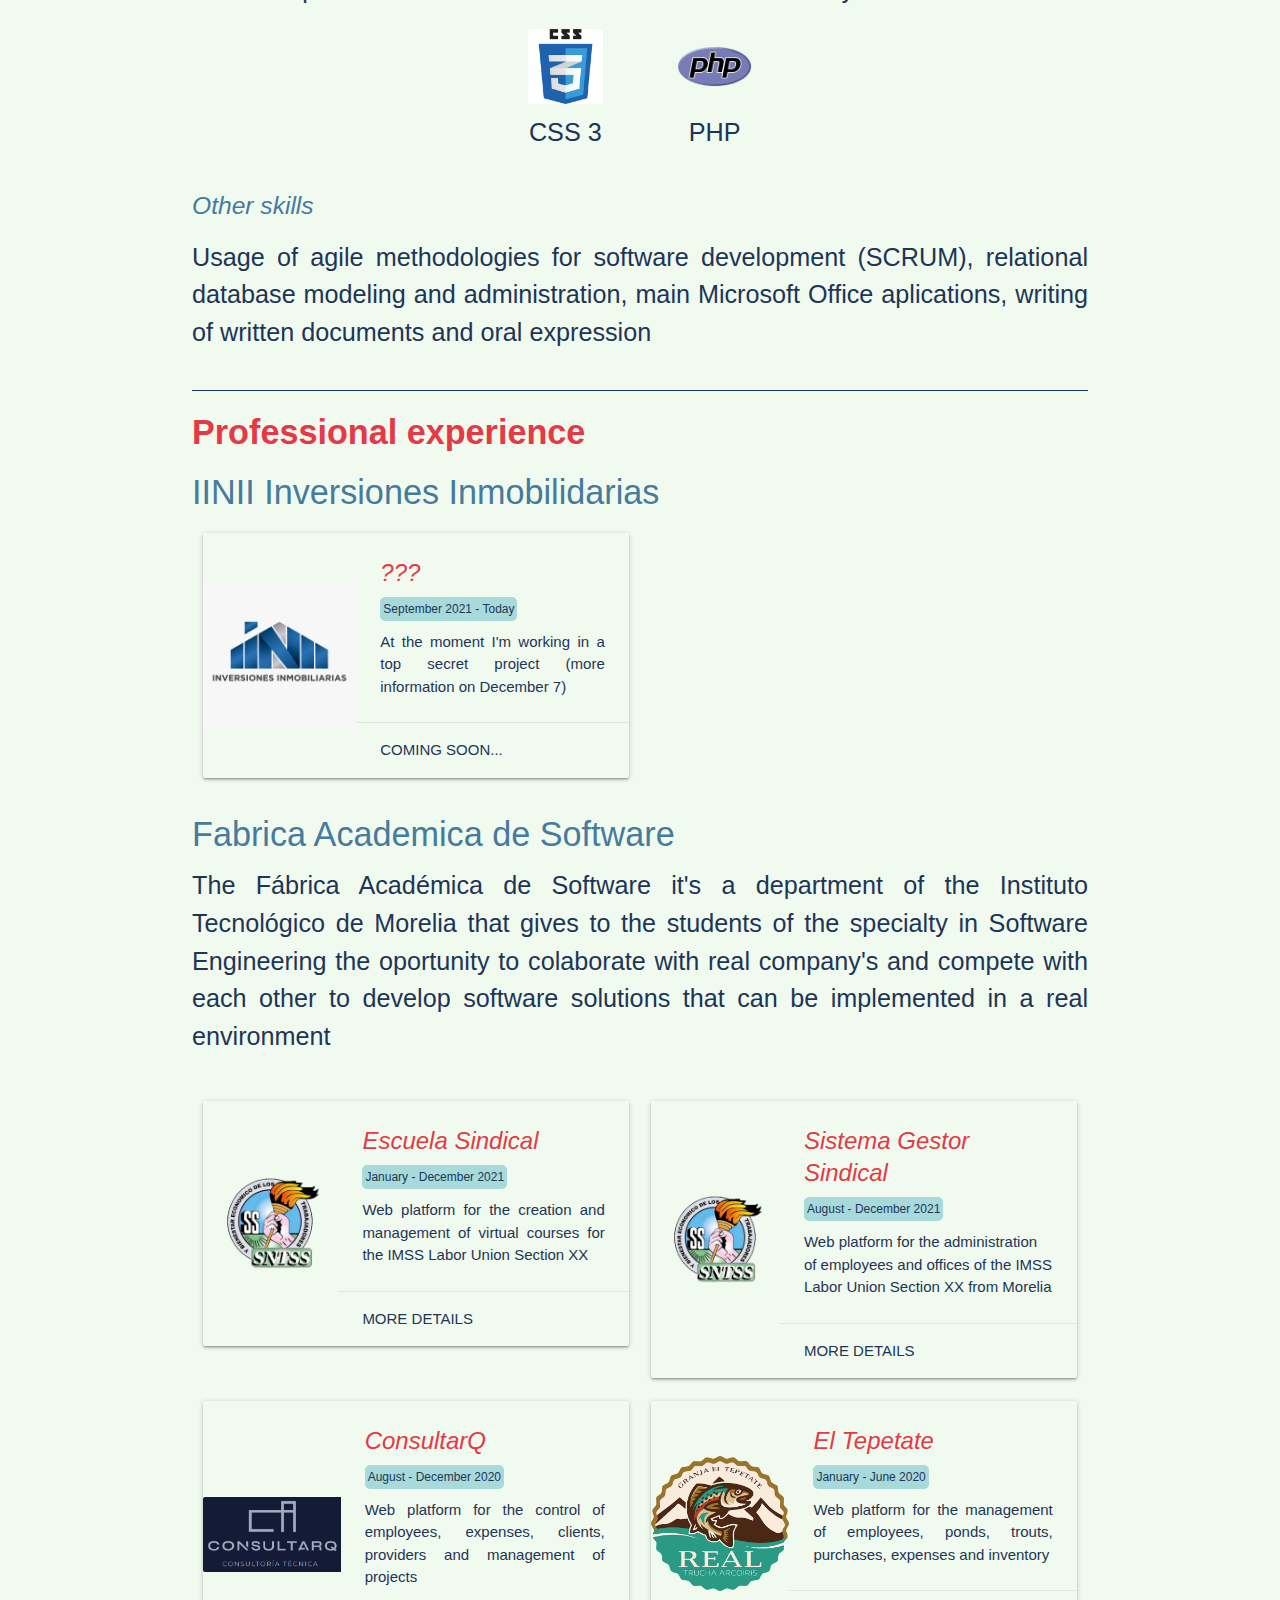
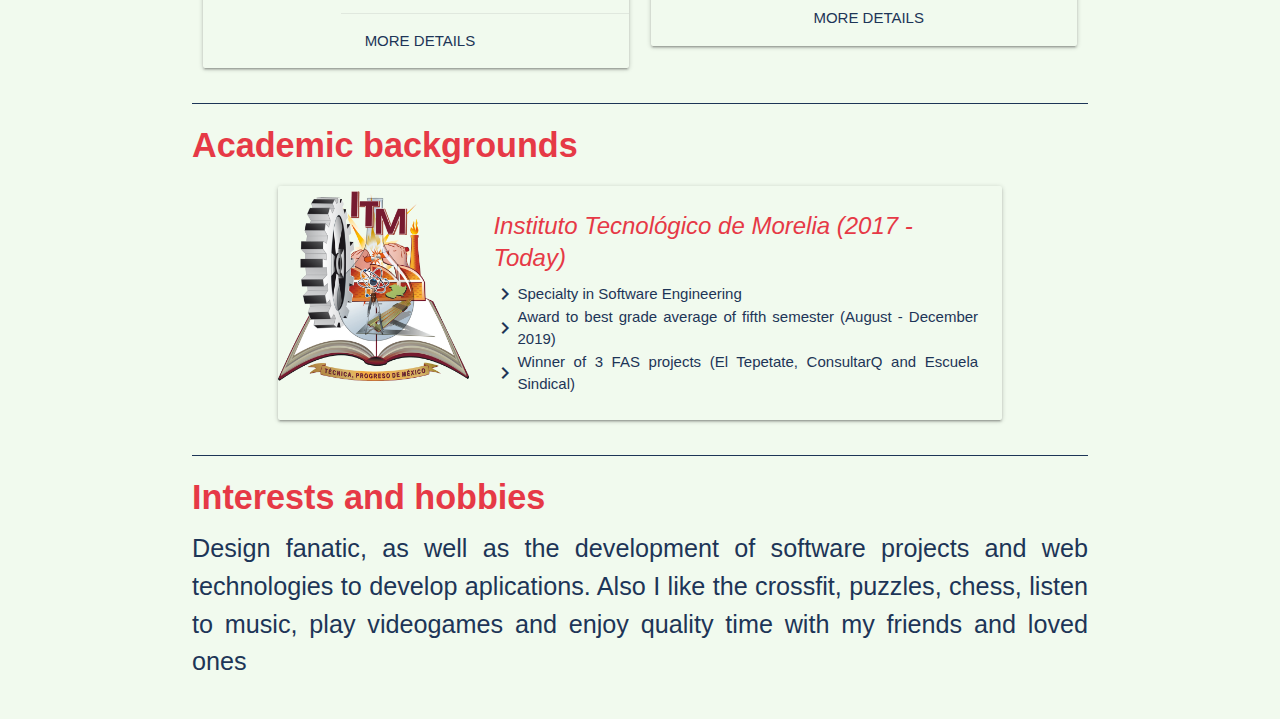
==== commit d45e65a0: "se abre en ingles por defecto" ====
--- a/index.html
+++ b/index.html
@@ -20,7 +20,7 @@
                 <div class="nav-wrapper">
                     <a class="brand-logo center" style="width:75%;">Adolfo Lemus</a>
                     <ul id="nav-mobile" class="right">
-                        <li><a onclick=changeLanguage()><i class="material-icons">translate</i></a></li>
+                        <li><a id="btn_language" onclick=changeLanguage()><i class="material-icons">translate</i></a></li>
                     </ul>
                 </div>
             </nav>
@@ -539,12 +539,12 @@
                         <p class="spanish">
                             Plataforma web creada desde cero y a medida para el Sindicato de Trabajadores del IMSS Sección XX Morelia para la creación, administración y seguimiento de cursos virtuales, así como del alumnado y profesorado de la institución.
                             <br><br>
-                            El desarrollo de este proyecto se realizó bajo la metodología ágil SCRUM, en el cual desempeñe el rol de Scrum Master y programdor.
+                            El desarrollo de este proyecto se realizó bajo la <i>metodología ágil SCRUM</i>, en el cual desempeñe el rol de <b>Scrum Master</b> y <b>programador</b>. Además trabaje en el diseño y maquetado de las interfaces del sistema.
                         </p>
                         <p class="english hide">
                             Web platform from scratch and made to measure for the IMSS Labor Union Section XX from Morelia for the creation, management and follow-up of virtual courses, as well ass the student body and faculty of the institution.
                             <br><br>
-                            The development of this project has been made under the agile methodology SCRUM, in which I'd played the role of Scrum Master and developer.
+                            The development of this project has been made under the <i>agile methodology SCRUM</i>, in which I'd played the role of <b>Scrum Master</b> and <b>developer</b>. Also I worked on the design and layout of the user interfaces.
                         </p>
                     </div>
                     <div class="col s12 l8">
@@ -585,12 +585,12 @@
                         <p class="spanish">
                             Plataforma web creada desde cero y a medida para el Sindicato de Trabajadores del IMSS Sección XX Morelia para la administración de las distintas oficinas que componen el sindicato.
                             <br><br>
-                            El desarrollo de este proyecto se realizó bajo la metodología ágil SCRUM, en el cual desempeñe el rol de analista, diseñador y programdor.
+                            El desarrollo de este proyecto se realizó bajo la <i>metodología ágil SCRUM</i>, en el cual desempeñe el rol de <b>analista</b>, <b>diseñador</b> y <b>programador</b>.
                         </p>
                         <p class="english hide">
                             Web platform from scratch and made to measure for the IMSS Labor Union Section XX from Morelia for the management of the different offices that make up the Labor Union.
                             <br><br>
-                            The development of this project has been made under the agile methodology SCRUM, in which I'd played the role of analyst, designer and developer.
+                            The development of this project has been made under the <i>agile methodology SCRUM</i>, in which I'd played the role of <b>analyst</b>, <b>designer</b> and <b>developer</b>.
                         </p>
                     </div>
                     <div class="col s12 l8">
@@ -631,12 +631,12 @@
                         <p class="spanish">
                             Plataforma web creada desde cero y a medida para la consultoria de arquitectos ConsultarQ para el seguimiento de proyectos de la empresa.
                             <br><br>
-                            El desarrollo de este proyecto se realizó bajo la metodología ágil SCRUM, en el cual desempeñe el rol de analista, diseñador y programdor.
+                            El desarrollo de este proyecto se realizó bajo la <i>metodología ágil SCRUM</i>, en el cual desempeñe el rol de <b>analista</b>, <b>diseñador</b> y <b>programador</b>.
                         </p>
                         <p class="english hide">
                             Web platform from scratch and made to measure for the architectural consultancy ConsultarQ for the follow-up of the projects of the company.
                             <br><br>
-                            The development of this project has been made under the agile methodology SCRUM, in which I'd played the role of analyst, designer and developer.
+                            The development of this project has been made under the <i>agile methodology SCRUM</i>, in which I'd played the role of <b>analyst</b>, <b>designer</b> and <b>developer</b>.
                         </p>
                     </div>
                     <div class="col s12 l8">
@@ -677,12 +677,12 @@
                         <p class="spanish">
                             Plataforma web creada desde cero y a medida para la granja trutícola El Tepetate para la administración de los distintos recursos de la empresa.
                             <br><br>
-                            El desarrollo de este proyecto se realizó bajo la metodología ágil SCRUM, en el cual desempeñe el rol de analista, diseñador y programdor.
+                            El desarrollo de este proyecto se realizó bajo la <i>metodología ágil SCRUM</i>, en el cual desempeñe el rol de <b>analista</b>, <b>diseñador</b> y <b>programador</b>.
                         </p>
                         <p class="english hide">
                             Web platform from scratch and made to measure for the trout farm El Tepetate for the management of the resources of the company.
                             <br><br>
-                            The development of this project has been made under the agile methodology SCRUM, in which I'd played the role of analyst, designer and developer.
+                            The development of this project has been made under the <i>agile methodology SCRUM</i>, in which I'd played the role of <b>analyst</b>, <b>designer</b> and <b>developer</b>.
                         </p>
                     </div>
                     <div class="col s12 l8">
@@ -713,6 +713,8 @@
                 $('.modal').modal();
                 $('.materialboxed').materialbox();
                 $('.slider').slider();
+
+                $("#btn_language").trigger("click");
             });
 
             function changeLanguage(){
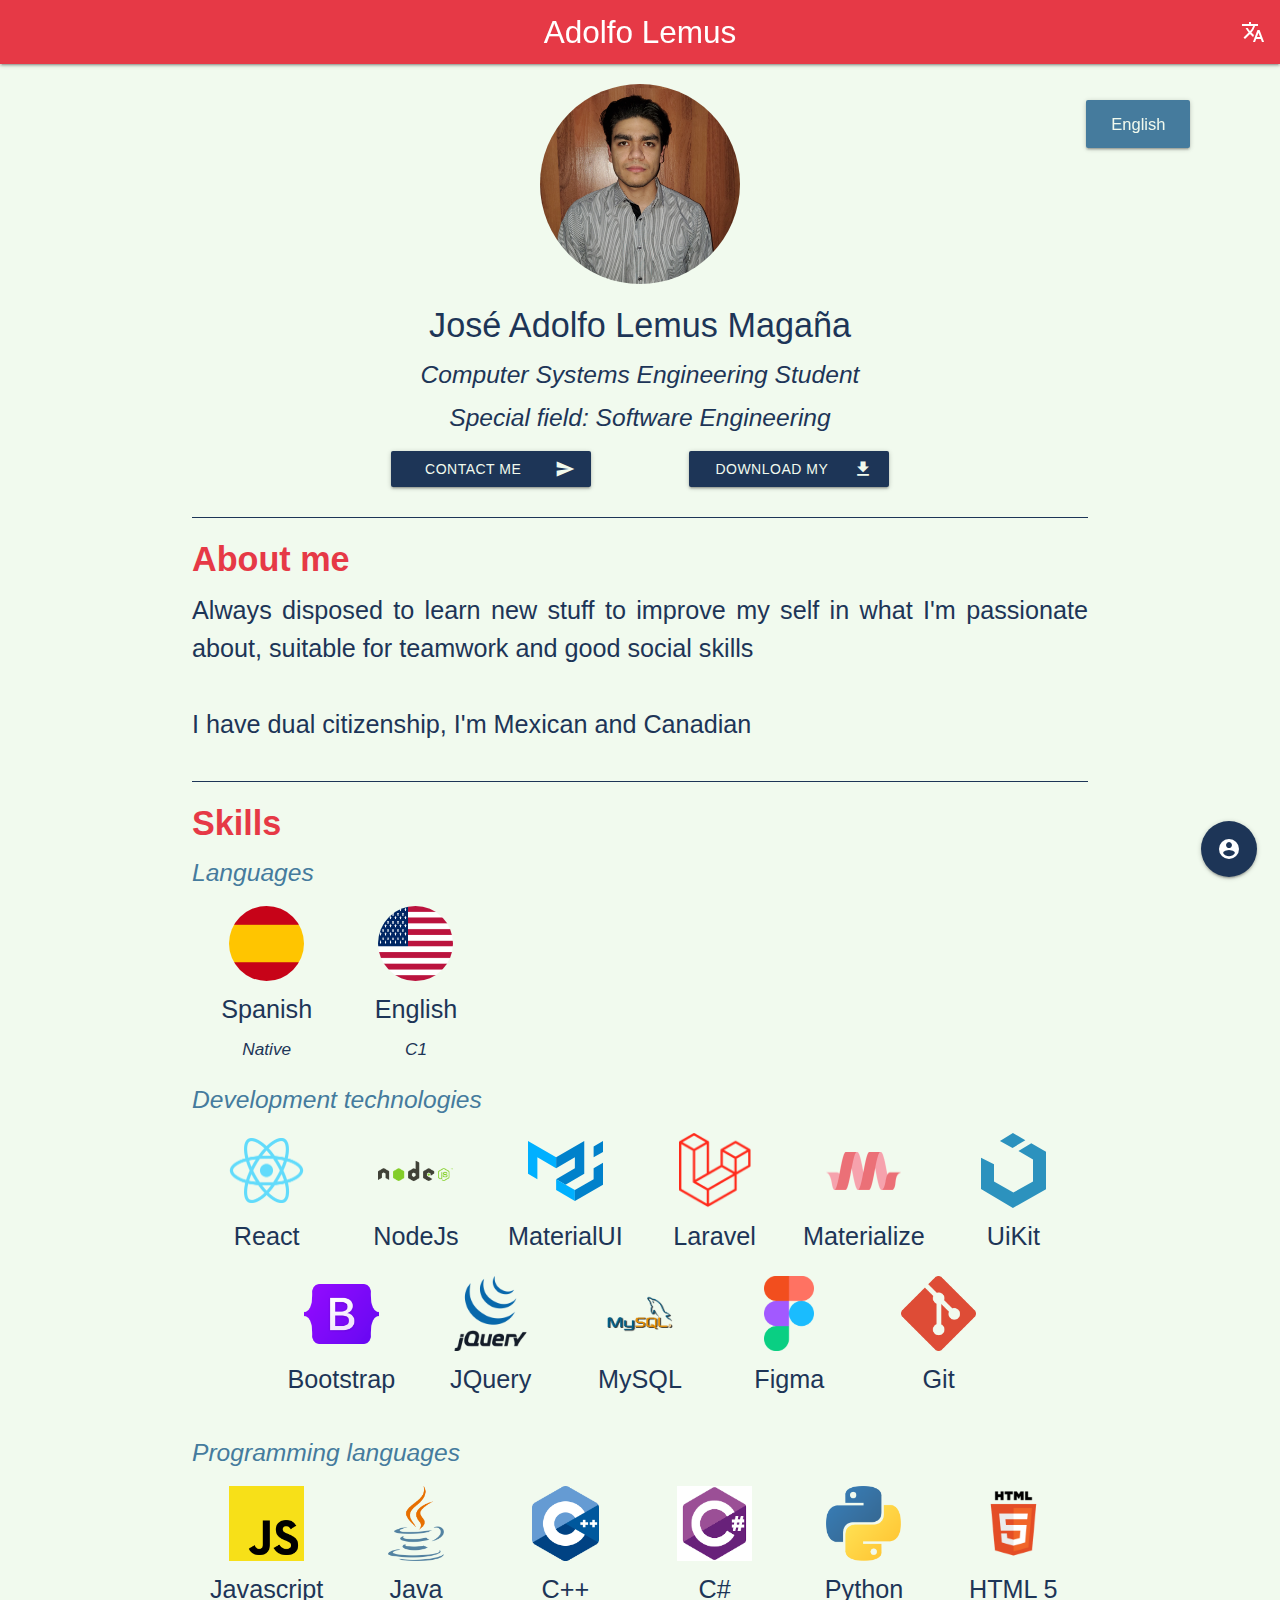
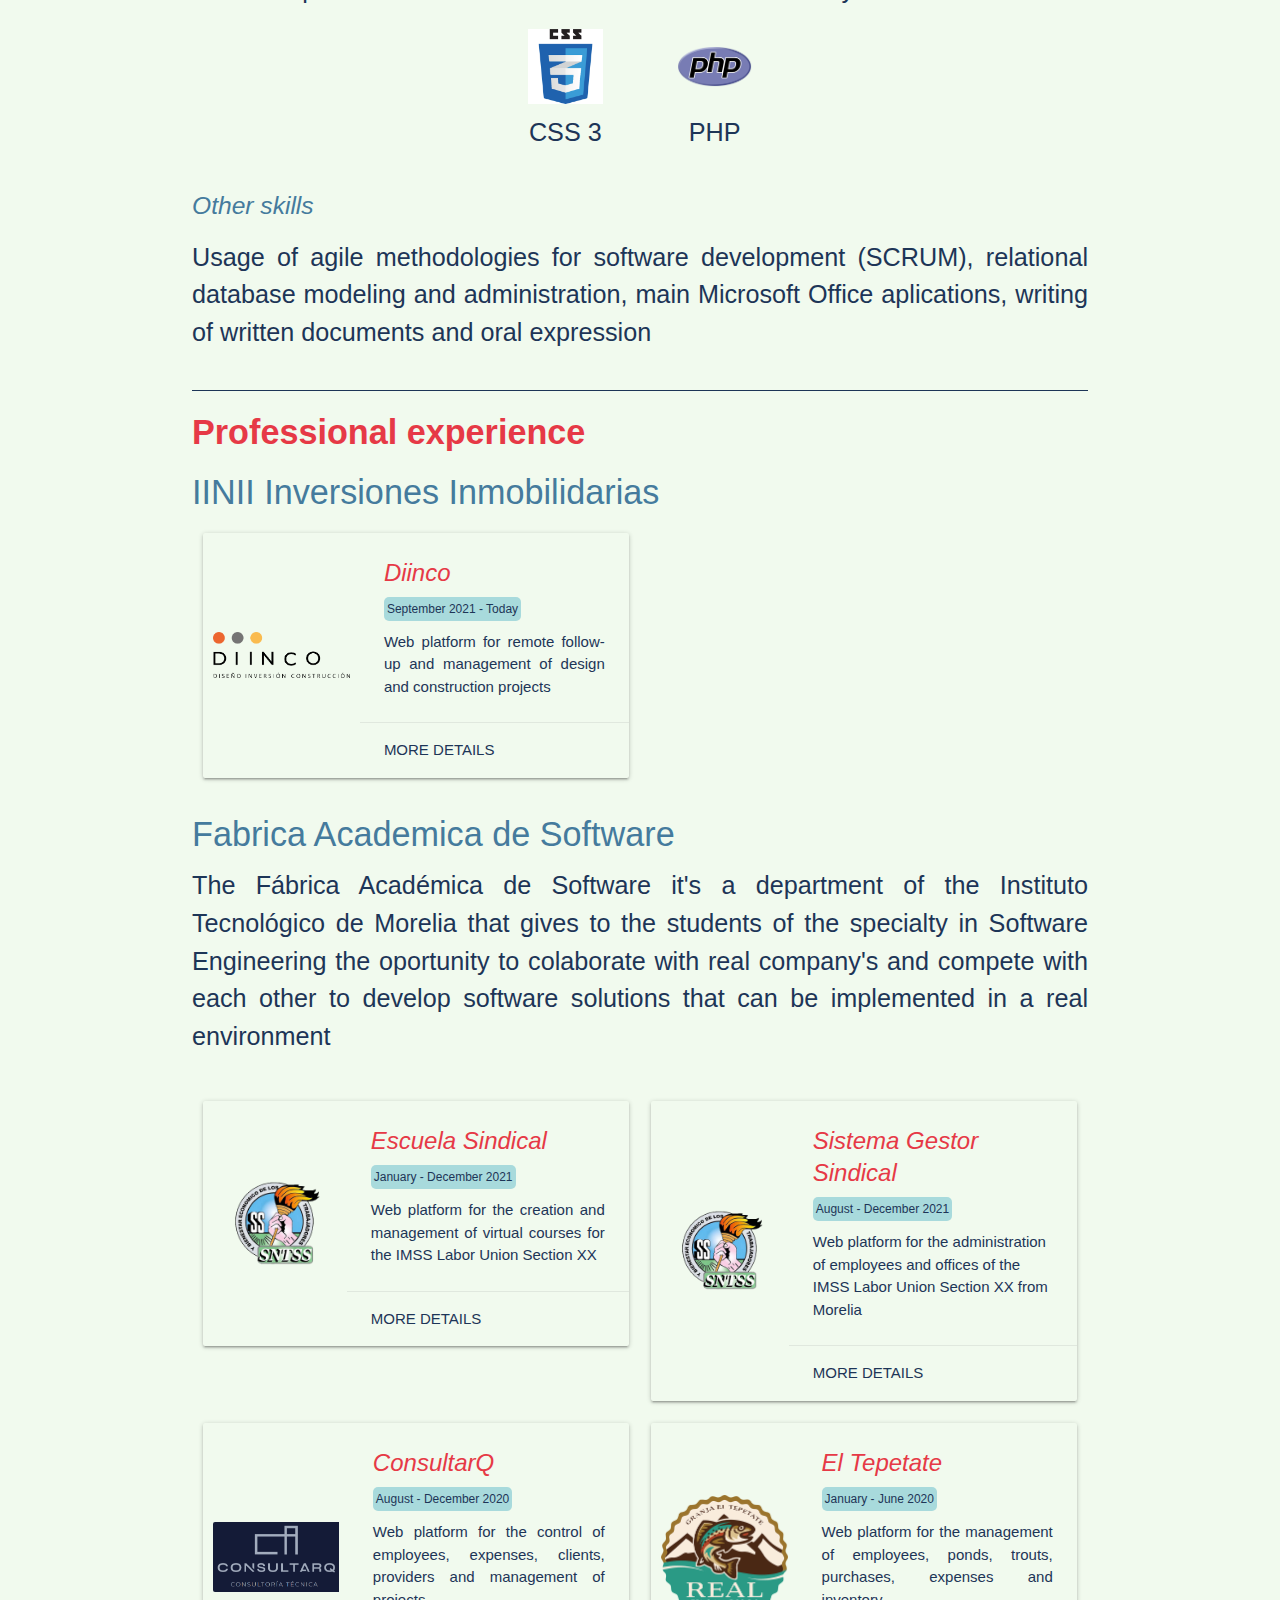
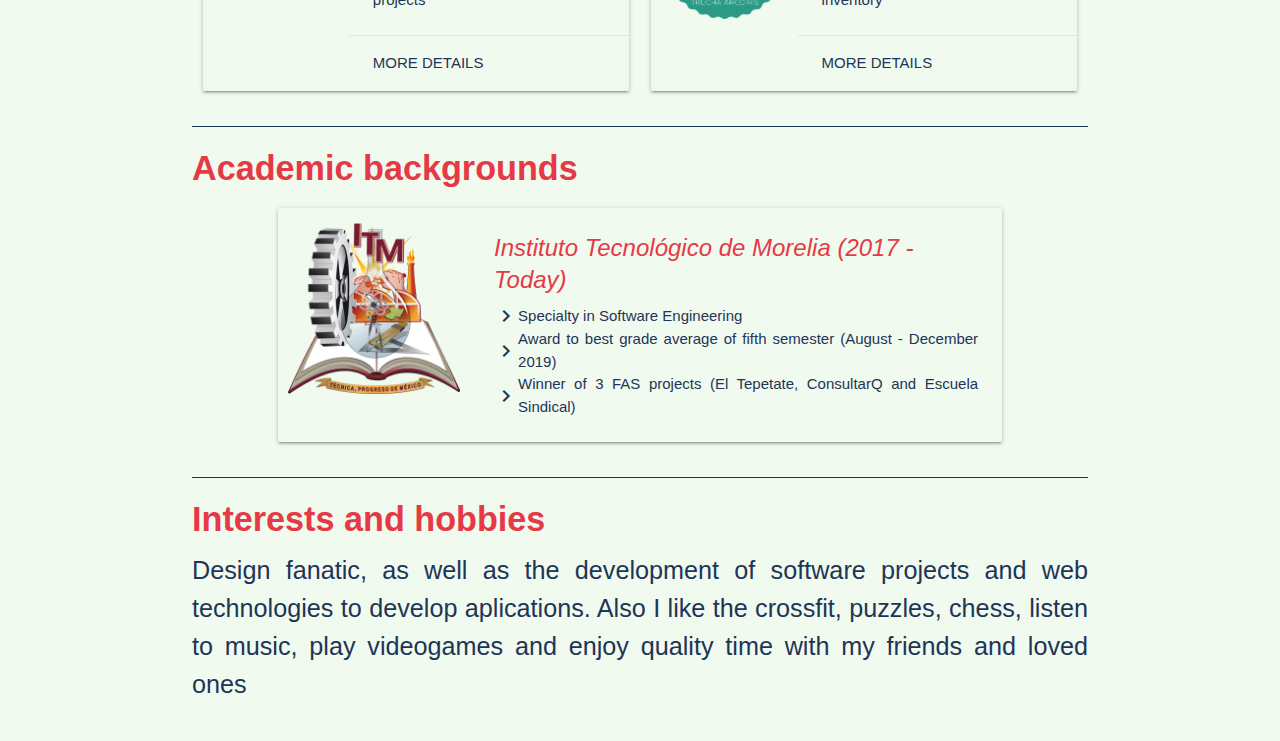
==== commit 0df67507: "se agrego diinco al cv" ====
--- a/index.html
+++ b/index.html
@@ -325,26 +325,26 @@
                     <div class="col s12 l6">
                         <div class="card horizontal">
                             <div class="card-image valign-wrapper">
-                                <img src="./images/iinii/iinii.jpeg" alt="image">
+                                <img src="./images/iinii/diinco.png" alt="image">
                             </div>
                             <div class="spanish">
                                 <div class="card-content">
-                                    <span class="card-title">???</span>
+                                    <span class="card-title">Diinco</span>
                                     <div class="my-badge">Septiembre 2021 - Hoy</div>
-                                    <p>Actualmente me encuentro trabajando en proyecto secreto (más información el 7 de Diciembre)</p>
-                                </div>
-                                <div class="card-action">
-                                    <a class="modal-trigger">Próximamente...</a>
+                                    <p>Plataforma web para el seguimiento y administración remoto de proyectos de diseño y construcción</p>
+                                </div>
+                                <div class="card-action">
+                                    <a class="modal-trigger" href="#modal-diinco">Más detalles</a>
                                 </div>
                             </div>
                             <div class="english hide">
                                 <div class="card-content">
-                                    <span class="card-title">???</span>
+                                    <span class="card-title">Diinco</span>
                                     <div class="my-badge">September 2021 - Today</div>
-                                    <p>At the moment I'm working in a top secret project (more information on December 7)</p>
-                                </div>
-                                <div class="card-action">
-                                    <a class="modal-trigger">Coming soon...</a>
+                                    <p>Web platform for remote follow-up and management of design and construction projects</p>
+                                </div>
+                                <div class="card-action">
+                                    <a class="modal-trigger" href="#modal-diinco">More details</a>
                                 </div>
                             </div>
                         </div>
@@ -520,6 +520,42 @@
         </div>
 
         <!--modals of professional experience-->
+        <!--diinco-->
+        <div id="modal-diinco" class="modal bottom-sheet">
+            <div class="modal-content">
+                <div class="row">
+                    <div class="col s12 l4">
+                        <h4>Diinco</h4>
+                        <div class="my-badge-container">
+                            <span class="spanish my-badge">Plataforma:</span>
+                            <span class="english hide my-badge">Platform:</span>
+                            Web
+                        </div>
+                        <div class="my-badge-container">
+                            <span class="spanish my-badge">Presentación oficial:</span>
+                            <span class="english hide my-badge">Official presentation:</span>
+                            <span class="spanish">7 de Diciembre 2021</span>
+                            <span class="english hide">December 7th, 2021</span>
+                        </div>
+                        <!-- <div class="my-badge-container">
+                            <span class="spanish my-badge">Herramientas:</span>
+                            <span class="english hide my-badge">Tools:</span>
+                            tech1 / tech2 / tech3 / tech4 
+                        </div> -->
+                        <p class="spanish">
+                            Plataforma web desarrollada para <i>IINII Inversiones Inmoviliarias</i> para el seguimiento y administración de manera remota de proyectos de diseño y construcción.
+                            <br><br>
+                            En el tiempo que he trabajado en este proyecto he laborado como <b>desarrollador frontend y backend</b> e <b>ingeniero de software</b> documentando el proyecto.
+                        </p>
+                        <p class="english hide">
+                            Web platform developed for <i>IINII Inversiones Inmoviliarias</i> for remote follow-up and management of design and construction projects.
+                            <br><br>
+                            During the time I have been on this project I have worked as <b>frontend and backend developer</b> and <b>software engineer</b> documenting the project.
+                        </p>
+                    </div>
+                </div>
+            </div>
+        </div>
         <!--escuela sindical-->
         <div id="modal-sindical1" class="modal bottom-sheet">
             <div class="modal-content">
@@ -536,13 +572,18 @@
                             <span class="english hide my-badge">Tools:</span>
                             Laravel / React / Materialize / MaterialUI / JQuery / JavaScript / MySQL/Inertia.js
                         </div>
+                        <div class="my-badge-container">
+                            <span class="spanish my-badge">Repostiorio:</span>
+                            <span class="english hide my-badge">Repository:</span>
+                            <a href="https://github.com/DragonWareMx/EscSindical" target="_blank">github.com/DragonWareMx/EscSindical<i class="material-icons">ios_share</i></a>
+                        </div>
                         <p class="spanish">
-                            Plataforma web creada desde cero y a medida para el Sindicato de Trabajadores del IMSS Sección XX Morelia para la creación, administración y seguimiento de cursos virtuales, así como del alumnado y profesorado de la institución.
+                            Plataforma web creada desde cero y a medida para el <i>Sindicato de Trabajadores del IMSS Sección XX Morelia</i> para la creación, administración y seguimiento de cursos virtuales, así como del alumnado y profesorado de la institución.
                             <br><br>
                             El desarrollo de este proyecto se realizó bajo la <i>metodología ágil SCRUM</i>, en el cual desempeñe el rol de <b>Scrum Master</b> y <b>programador</b>. Además trabaje en el diseño y maquetado de las interfaces del sistema.
                         </p>
                         <p class="english hide">
-                            Web platform from scratch and made to measure for the IMSS Labor Union Section XX from Morelia for the creation, management and follow-up of virtual courses, as well ass the student body and faculty of the institution.
+                            Web platform from scratch and made to measure for the <i>IMSS Labor Union Section XX from Morelia</i> for the creation, management and follow-up of virtual courses, as well ass the student body and faculty of the institution.
                             <br><br>
                             The development of this project has been made under the <i>agile methodology SCRUM</i>, in which I'd played the role of <b>Scrum Master</b> and <b>developer</b>. Also I worked on the design and layout of the user interfaces.
                         </p>
@@ -582,13 +623,18 @@
                             <span class="english hide my-badge">Tools:</span>
                             Laravel / React / Materialize / JQuery / JavaScript / MySQL / Inertia.js
                         </div>
+                        <div class="my-badge-container">
+                            <span class="spanish my-badge">Repostiorio:</span>
+                            <span class="english hide my-badge">Repository:</span>
+                            <a href="https://github.com/DragonWareMx/SistemaGestorSindical" target="_blank">github.com/DragonWareMx/SistemaGestorSindical<i class="material-icons">ios_share</i></a>
+                        </div>
                         <p class="spanish">
-                            Plataforma web creada desde cero y a medida para el Sindicato de Trabajadores del IMSS Sección XX Morelia para la administración de las distintas oficinas que componen el sindicato.
+                            Plataforma web creada desde cero y a medida para el <i>Sindicato de Trabajadores del IMSS Sección XX Morelia</i> para la administración de las distintas oficinas que componen el sindicato.
                             <br><br>
                             El desarrollo de este proyecto se realizó bajo la <i>metodología ágil SCRUM</i>, en el cual desempeñe el rol de <b>analista</b>, <b>diseñador</b> y <b>programador</b>.
                         </p>
                         <p class="english hide">
-                            Web platform from scratch and made to measure for the IMSS Labor Union Section XX from Morelia for the management of the different offices that make up the Labor Union.
+                            Web platform from scratch and made to measure for the <i>IMSS Labor Union Section XX from Morelia</i> for the management of the different offices that make up the Labor Union.
                             <br><br>
                             The development of this project has been made under the <i>agile methodology SCRUM</i>, in which I'd played the role of <b>analyst</b>, <b>designer</b> and <b>developer</b>.
                         </p>
@@ -628,13 +674,18 @@
                             <span class="english hide my-badge">Tools:</span>
                             Express.js / UIKit / MySQL / JQuery / JavaScript
                         </div>
+                        <div class="my-badge-container">
+                            <span class="spanish my-badge">Repostiorio:</span>
+                            <span class="english hide my-badge">Repository:</span>
+                            <a href="https://github.com/DragonWareMx/ConsultarQ" target="_blank">github.com/DragonWareMx/ConsultarQ<i class="material-icons">ios_share</i></a>
+                        </div>
                         <p class="spanish">
-                            Plataforma web creada desde cero y a medida para la consultoria de arquitectos ConsultarQ para el seguimiento de proyectos de la empresa.
+                            Plataforma web creada desde cero y a medida para la <i>consultoria de arquitectos ConsultarQ</i> para el seguimiento de proyectos de la empresa.
                             <br><br>
                             El desarrollo de este proyecto se realizó bajo la <i>metodología ágil SCRUM</i>, en el cual desempeñe el rol de <b>analista</b>, <b>diseñador</b> y <b>programador</b>.
                         </p>
                         <p class="english hide">
-                            Web platform from scratch and made to measure for the architectural consultancy ConsultarQ for the follow-up of the projects of the company.
+                            Web platform from scratch and made to measure for the <i>architectural consultancy ConsultarQ</i> for the follow-up of the projects of the company.
                             <br><br>
                             The development of this project has been made under the <i>agile methodology SCRUM</i>, in which I'd played the role of <b>analyst</b>, <b>designer</b> and <b>developer</b>.
                         </p>
@@ -674,13 +725,18 @@
                             <span class="english hide my-badge">Tools:</span>
                             Laravel / Materialize / MariaDB / JQuery / Javascript
                         </div>
+                        <div class="my-badge-container">
+                            <span class="spanish my-badge">Repostiorio:</span>
+                            <span class="english hide my-badge">Repository:</span>
+                            <a href="https://gitlab.com/larapa/aquata-2.0" target="_blank">gitlab.com/larapa/aquata-2.0<i class="material-icons">ios_share</i></a>
+                        </div>
                         <p class="spanish">
-                            Plataforma web creada desde cero y a medida para la granja trutícola El Tepetate para la administración de los distintos recursos de la empresa.
+                            Plataforma web creada desde cero y a medida para la <i>granja trutícola El Tepetate</i> para la administración de los distintos recursos de la empresa.
                             <br><br>
                             El desarrollo de este proyecto se realizó bajo la <i>metodología ágil SCRUM</i>, en el cual desempeñe el rol de <b>analista</b>, <b>diseñador</b> y <b>programador</b>.
                         </p>
                         <p class="english hide">
-                            Web platform from scratch and made to measure for the trout farm El Tepetate for the management of the resources of the company.
+                            Web platform from scratch and made to measure for the <i>trout farm El Tepetate</i> for the management of the resources of the company.
                             <br><br>
                             The development of this project has been made under the <i>agile methodology SCRUM</i>, in which I'd played the role of <b>analyst</b>, <b>designer</b> and <b>developer</b>.
                         </p>
--- a/style/index.css
+++ b/style/index.css
@@ -40,6 +40,7 @@
 
 .card-image {
     width: 80%;
+    padding: 10px;
 }
 
 .card-action a {
@@ -182,6 +183,15 @@
     margin-bottom: 5px;
 }
 
+.my-badge-container a {
+    color: var(--color3);
+    font-weight: 500;
+}
+
+.my-badge-container i {
+    font-size: small;
+}
+
 .small-image {
     width: 100%;
     height: 60%;
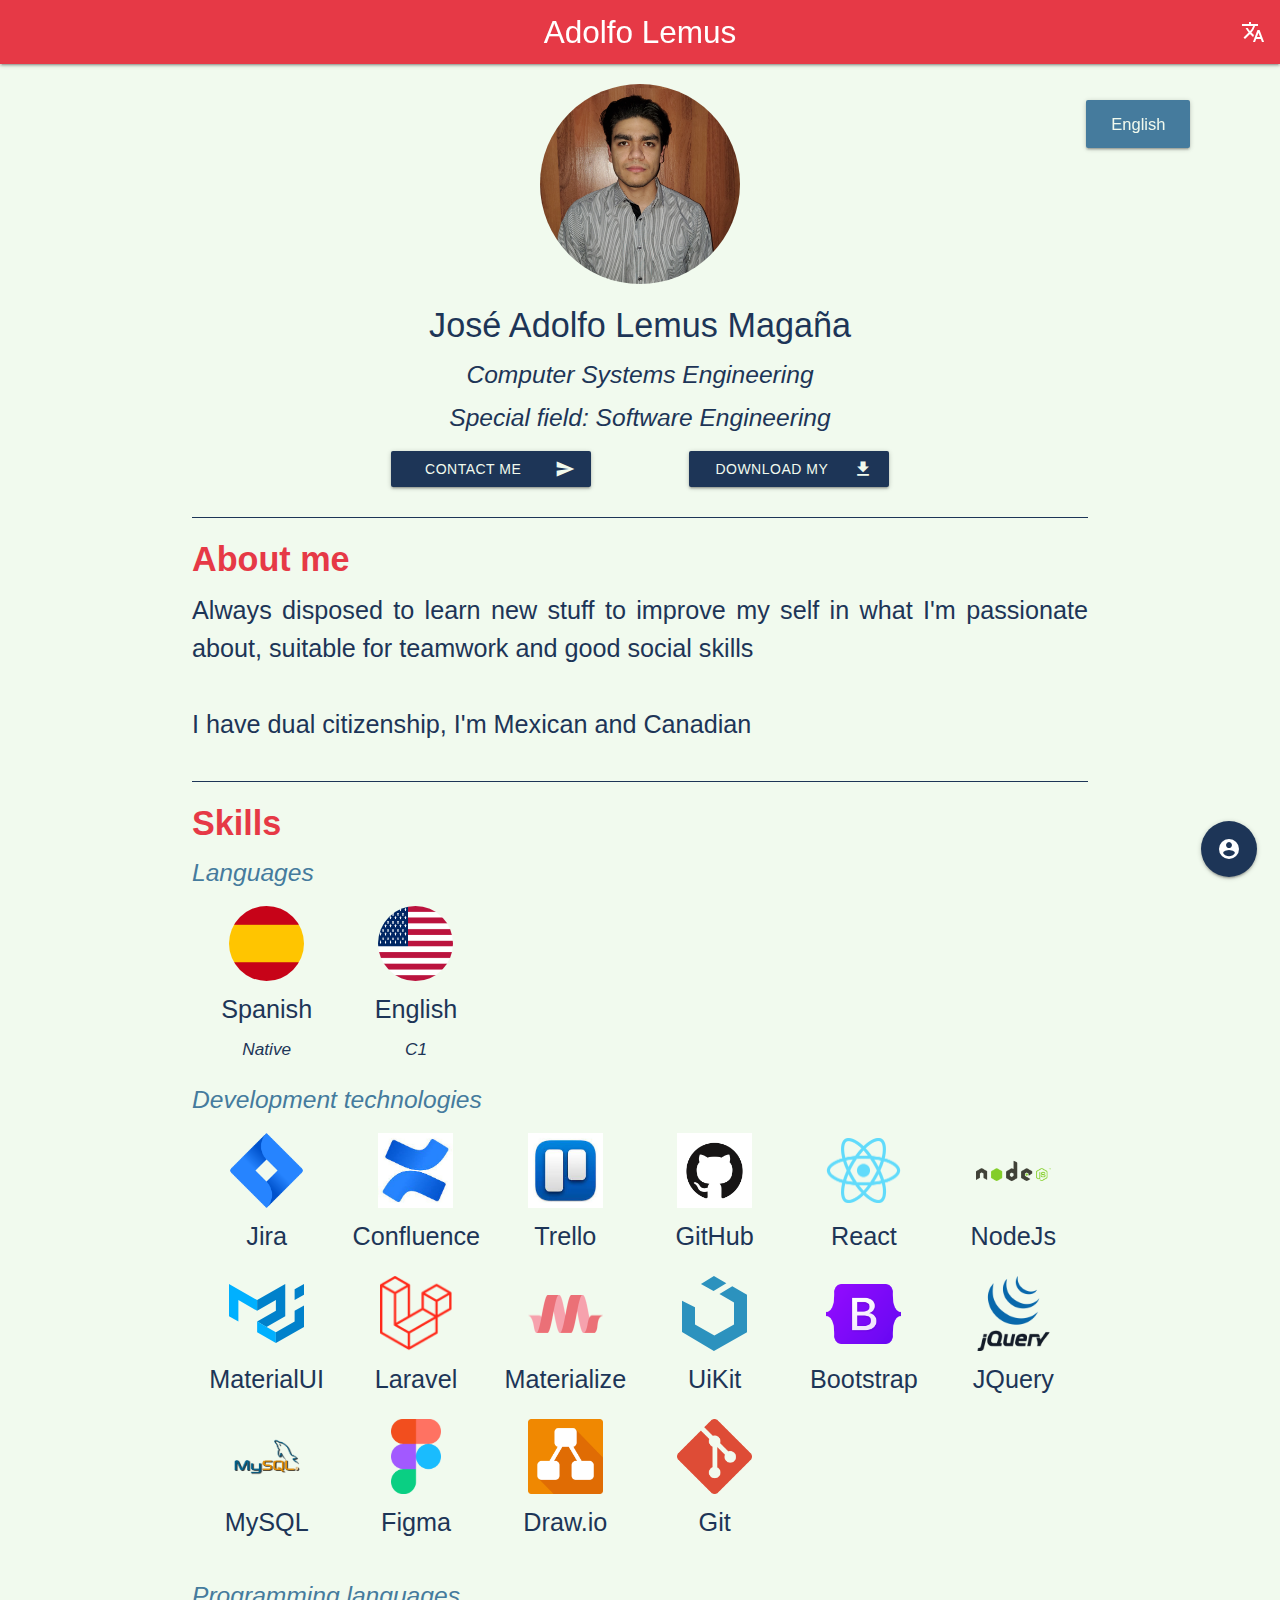
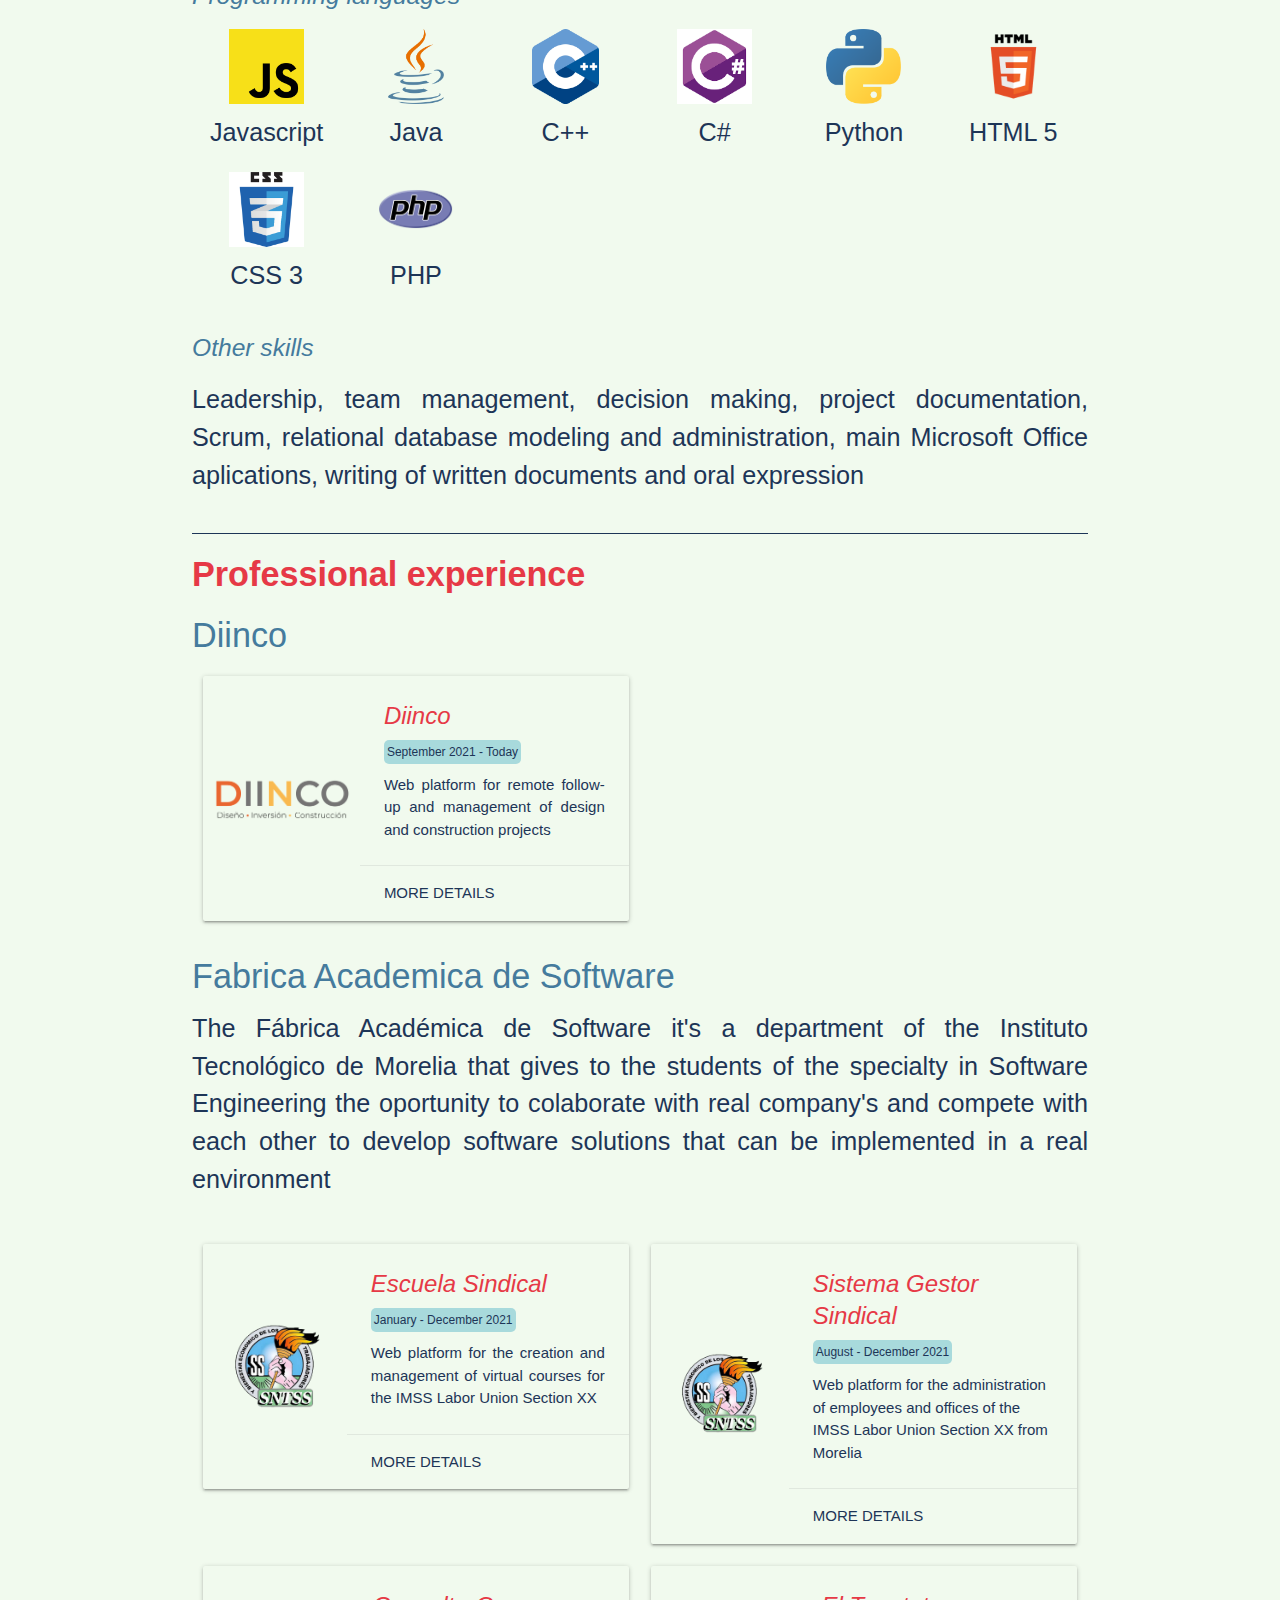
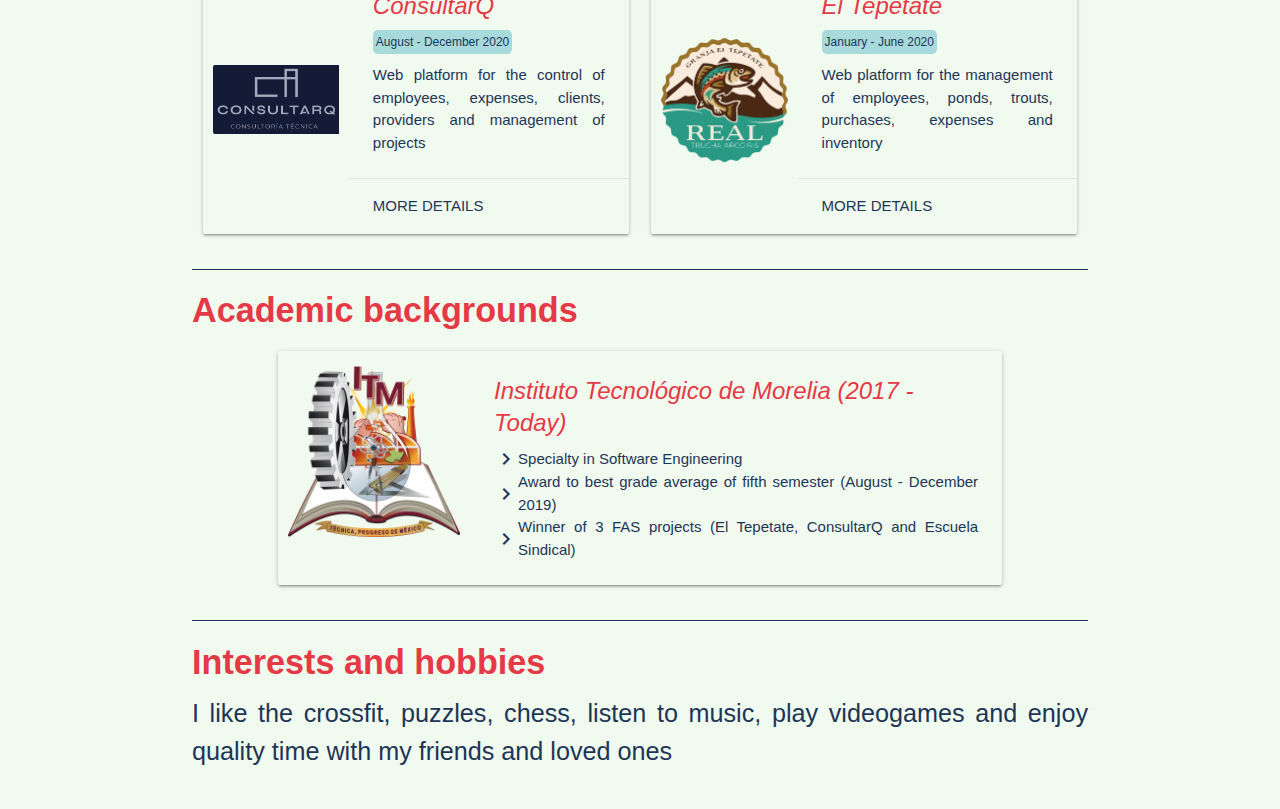
==== commit f8bd6dcc: "update" ====
--- a/index.html
+++ b/index.html
@@ -8,10 +8,10 @@
         <link type="text/css" rel="stylesheet" href="./style/index.css"  media="screen,projection"/>
 
         <script type = "text/javascript" src = "https://code.jquery.com/jquery-2.1.1.min.js"></script>
-  
+
         <!--Let browser know website is optimized for mobile-->
         <meta name="viewport" content="width=device-width, initial-scale=1.0"/>
-      </head>
+    </head>
 
     <body>
         <!--Navigation bar-->
@@ -70,8 +70,8 @@
                 <div class="col s12 center">
                     <img src="./images/me.jpg" alt="foto" class="circle photo">
                     <h4 class="name">José Adolfo Lemus Magaña</h4>
-                    <h5 class="spanish"><i>Estudiante de Ingeniería en Sistemas Computacionales</i></h5>
-                    <h5 class="english hide"><i>Computer Systems Engineering Student</i></h5>
+                    <h5 class="spanish"><i>Ingeniero en Sistemas Computacionales</i></h5>
+                    <h5 class="english hide"><i>Computer Systems Engineering</i></h5>
                     <h5 class="spanish"><i>Especialidad: Ingeniería de Software</i></h5>
                     <h5 class="english hide"><i>Special field: Software Engineering</i></h5>
                 </div>
@@ -149,6 +149,38 @@
                 <div class="row">
                     <div class="col s4 m3 l2 center tech-container">
                         <div>
+                            <img src="./images/skills/dev-tech/jira.png" alt="icon" class="tech">
+                        </div>
+                        <div>
+                            Jira
+                        </div>
+                    </div>
+                    <div class="col s4 m3 l2 center tech-container">
+                        <div>
+                            <img src="./images/skills/dev-tech/confluence.jpeg" alt="icon" class="tech">
+                        </div>
+                        <div>
+                            Confluence
+                        </div>
+                    </div>
+                    <div class="col s4 m3 l2 center tech-container">
+                        <div>
+                            <img src="./images/skills/dev-tech/trello.jpeg" alt="icon" class="tech">
+                        </div>
+                        <div>
+                            Trello
+                        </div>
+                    </div>
+                    <div class="col s4 m3 l2 center tech-container">
+                        <div>
+                            <img src="./images/skills/dev-tech/GitHub.png" alt="icon" class="tech">
+                        </div>
+                        <div>
+                            GitHub
+                        </div>
+                    </div>
+                    <div class="col s4 m3 l2 center tech-container">
+                        <div>
                             <img src="./images/skills/dev-tech/react.png" alt="icon" class="tech">
                         </div>
                         <div>
@@ -195,7 +227,7 @@
                             UiKit
                         </div>
                     </div>
-                    <div class="col s4 m3 l2 offset-l1 center tech-container">
+                    <div class="col s4 m3 l2 center tech-container">
                         <div>
                             <img src="./images/skills/dev-tech/bootstrap.png" alt="icon" class="tech">
                         </div>
@@ -211,7 +243,7 @@
                             JQuery
                         </div>
                     </div>
-                    <div class="col s4 m4 l2 center tech-container">
+                    <div class="col s4 m3 l2 center tech-container">
                         <div>
                             <img src="./images/skills/dev-tech/mysql.png" alt="icon" class="tech">
                         </div>
@@ -219,7 +251,7 @@
                             MySQL
                         </div>
                     </div>
-                    <div class="col s4 m4 l2 offset-s2 center tech-container">
+                    <div class="col s4 m3 l2 center tech-container">
                         <div>
                             <img src="./images/skills/dev-tech/figma.png" alt="icon" class="tech">
                         </div>
@@ -227,7 +259,15 @@
                             Figma
                         </div>
                     </div>
-                    <div class="col s4 m4 l2 center tech-container">
+                    <div class="col s4 m3 l2 center tech-container">
+                        <div>
+                            <img src="./images/skills/dev-tech/drawio.png" alt="icon" class="tech">
+                        </div>
+                        <div>
+                            Draw.io
+                        </div>
+                    </div>
+                    <div class="col s4 m3 l2 center tech-container">
                         <div>
                             <img src="./images/skills/dev-tech/git.png" alt="icon" class="tech">
                         </div>
@@ -289,7 +329,7 @@
                             HTML 5
                         </div>
                     </div>
-                    <div class="col s4 m3 l2 offset-s2 offset-l4 center tech-container">
+                    <div class="col s4 m3 l2 center tech-container">
                         <div>
                             <img src="./images/skills/code-lang/css.png" alt="icon" class="tech">
                         </div>
@@ -310,8 +350,8 @@
             <h5 class="spanish section-title"><i>Otras competencias</i></h5>
             <h5 class="english hide section-title"><i>Other skills</i></h5>
             <div class="flow-text">
-                <span class="spanish">Uso de metodologías ágiles para desarrollo de Software (SCRUM), modelado y administración de bases de datos relacionales, paquetería básica de Microsoft Office, redacción de documentos escritos y expresión oral</span>
-                <span class="english hide">Usage of  agile methodologies for software development (SCRUM), relational database modeling and administration, main Microsoft Office aplications, writing of written documents and oral expression</span>
+                <span class="spanish">Liderazgo, gestión de equipos, toma de deciciones, documentación de proyectos, Scrum, modelado y administración de bases de datos relacionales, paquetería básica de Microsoft Office, redacción de documentos escritos y expresión oral</span>
+                <span class="english hide">Leadership, team management, decision making, project documentation, Scrum, relational database modeling and administration, main Microsoft Office aplications, writing of written documents and oral expression</span>
                 <br><br>
             </div>
             <div class="divider"></div>
@@ -319,13 +359,13 @@
             <!--professional experience-->
                 <h4 class="spanish"><b>Experiencia profesional</b></h4>
                 <h4 class="english hide"><b>Professional experience</b></h4>
-                <h4 class="subtitle">IINII Inversiones Inmobilidarias</h4>
-                <div class="row">
-                    <!--iinii-->
+                <h4 class="subtitle">Diinco</h4>
+                <div class="row">
+                    <!--diinco-->
                     <div class="col s12 l6">
                         <div class="card horizontal">
                             <div class="card-image valign-wrapper">
-                                <img src="./images/iinii/diinco.png" alt="image">
+                                <img src="./images/iinii/logo.png" alt="image">
                             </div>
                             <div class="spanish">
                                 <div class="card-content">
@@ -512,8 +552,8 @@
             <h4 class="spanish"><b>Intereses y pasatiempos</b></h4>
             <h4 class="english hide"><b>Interests and hobbies</b></h4>
             <div class="flow-text">
-                <span class="spanish">Fanático del diseño, así como del desarrollo de proyectos de software y tecnologías web para desarrollar aplicaciones. También me gusta el crossfit, los rompecabezas, el ajedrez, escuchar música, los videojuegos y disfrutar de tiempo de calidad con mis amigos y seres queridos</span>
-                <span class="english hide">Design fanatic, as well as the development of software projects and web technologies to develop aplications. Also I like the crossfit, puzzles, chess, listen to music, play videogames and enjoy quality time with my friends and loved ones</span>
+                <span class="spanish">Me gusta el crossfit, los rompecabezas, el ajedrez, escuchar música, los videojuegos y disfrutar de tiempo de calidad con mis amigos y seres queridos</span>
+                <span class="english hide">I like the crossfit, puzzles, chess, listen to music, play videogames and enjoy quality time with my friends and loved ones</span>
                 <br><br>
             </div>
 
@@ -524,7 +564,7 @@
         <div id="modal-diinco" class="modal bottom-sheet">
             <div class="modal-content">
                 <div class="row">
-                    <div class="col s12 l4">
+                    <div class="col s12">
                         <h4>Diinco</h4>
                         <div class="my-badge-container">
                             <span class="spanish my-badge">Plataforma:</span>
@@ -532,25 +572,24 @@
                             Web
                         </div>
                         <div class="my-badge-container">
-                            <span class="spanish my-badge">Presentación oficial:</span>
-                            <span class="english hide my-badge">Official presentation:</span>
-                            <span class="spanish">7 de Diciembre 2021</span>
-                            <span class="english hide">December 7th, 2021</span>
-                        </div>
-                        <!-- <div class="my-badge-container">
-                            <span class="spanish my-badge">Herramientas:</span>
-                            <span class="english hide my-badge">Tools:</span>
-                            tech1 / tech2 / tech3 / tech4 
-                        </div> -->
+                            <span class="spanish my-badge">Página web:</span>
+                            <span class="english hide my-badge">Web page:</span>
+                            <span><a href="https://diinco.com" target="_blank">www.diinco.com<i class="material-icons">ios_share</i></a></span>
+                            
+                        </div>
                         <p class="spanish">
-                            Plataforma web desarrollada para <i>IINII Inversiones Inmoviliarias</i> para el seguimiento y administración de manera remota de proyectos de diseño y construcción.
-                            <br><br>
-                            En el tiempo que he trabajado en este proyecto he laborado como <b>desarrollador frontend y backend</b> e <b>ingeniero de software</b> documentando el proyecto.
+                            Plataforma web desarrollada para el seguimiento y administración de manera remota de proyectos de diseño y construcción.
+                            <br><br>
+                            Actualmente desempeño el rol <b>administrador del proyecto</b> y <b>gestor de scrum</b>, particpando activamente en la toma de decisiones del proyecto, garantizando la calidad del mismo, así como estableciendo y asegurando el cumplimiento de objetivos.
+                            <br><br>
+                            Adicionalmente estoy a cargo del equipo de desarrollo, delegando tareas y dando seguimiento al mismo, además de llevar el control del "product backlog" y asegurarme de implementar de manera correcta la metodología Scrum.
                         </p>
                         <p class="english hide">
-                            Web platform developed for <i>IINII Inversiones Inmoviliarias</i> for remote follow-up and management of design and construction projects.
-                            <br><br>
-                            During the time I have been on this project I have worked as <b>frontend and backend developer</b> and <b>software engineer</b> documenting the project.
+                            Web platform developed for remote follow-up and management of design and construction projects.
+                            <br><br>
+                            At the moment, I play the roles of <b>project manager</b> and <b>scrum manger</b>, working actively participating at decision making of the project, guaranteeing the quality of it, and setting and ensuring the achievement of objetives.
+                            <br><br>
+                            Further I´m in charge of the development team, delegating task and monitoring the work to them, also I´m taking the control of the "product backlog" and making sure of the right implementation of the Scrum methodology.
                         </p>
                     </div>
                 </div>
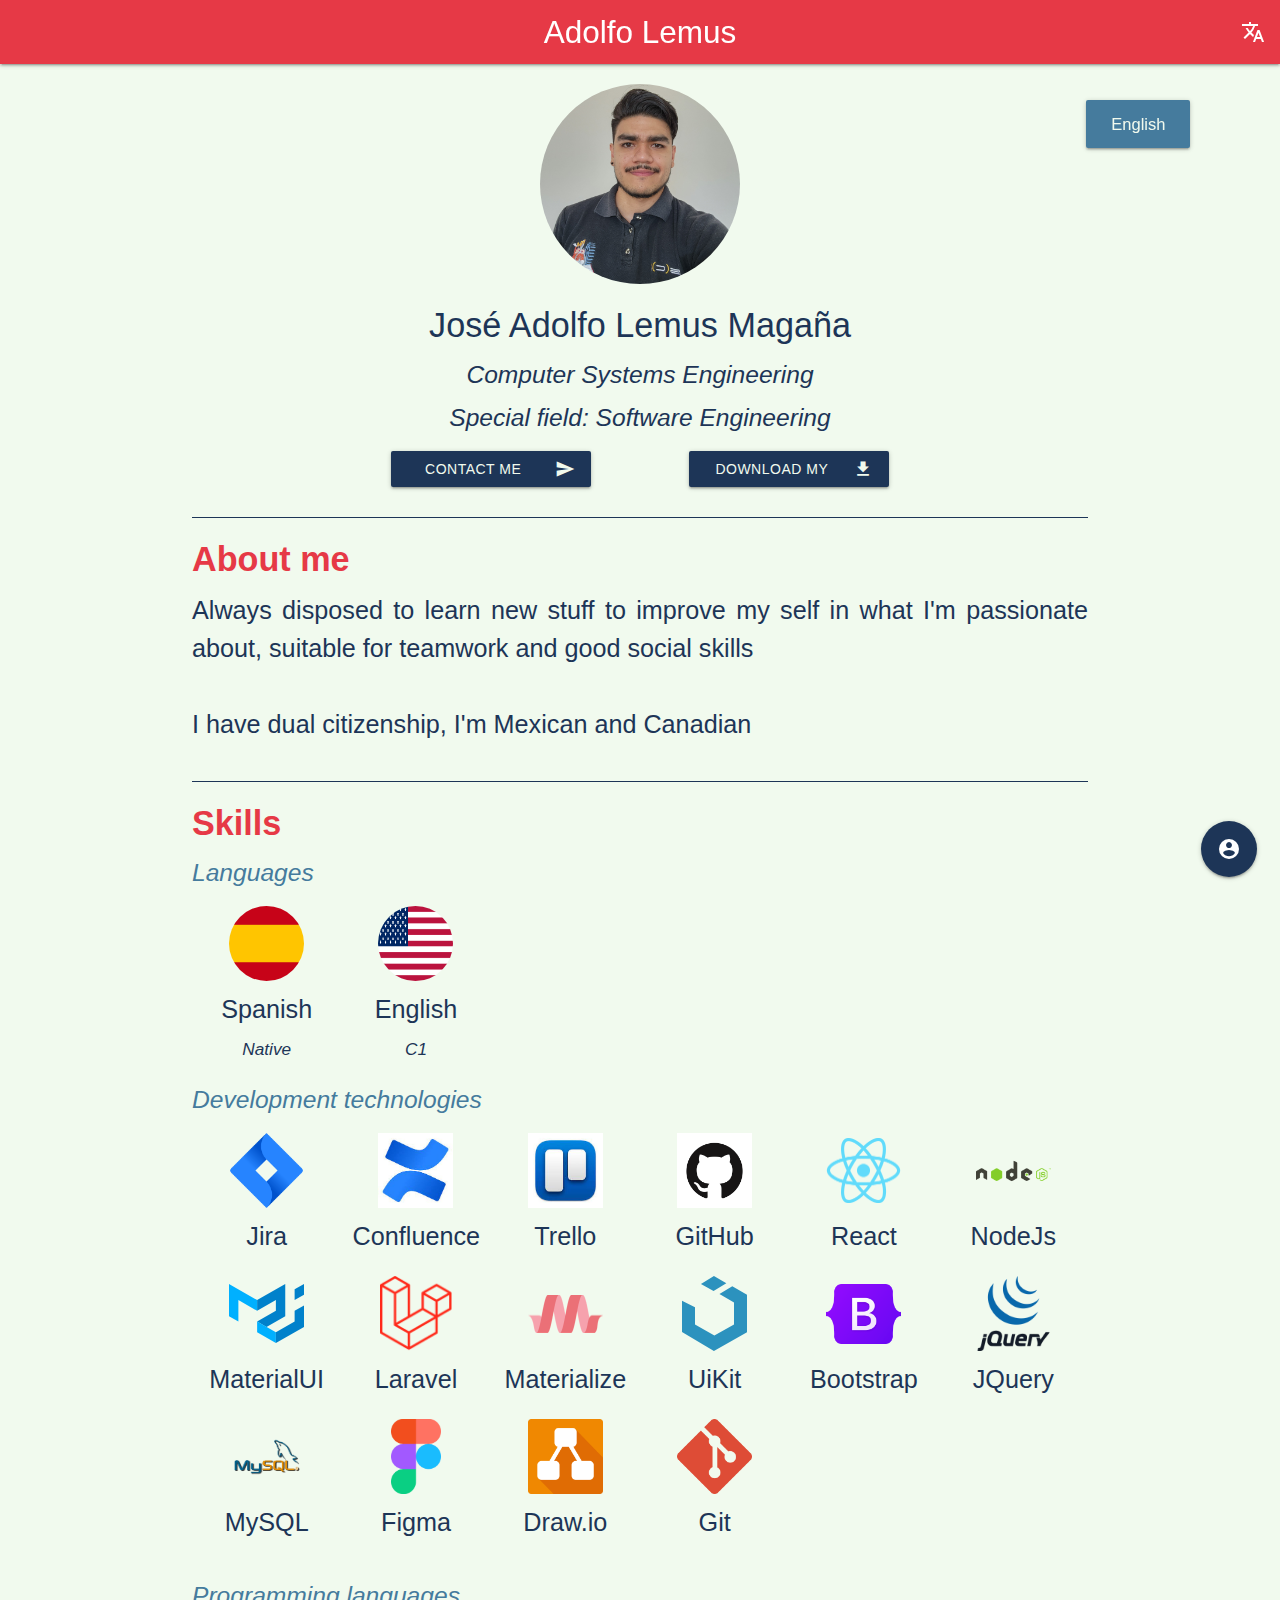
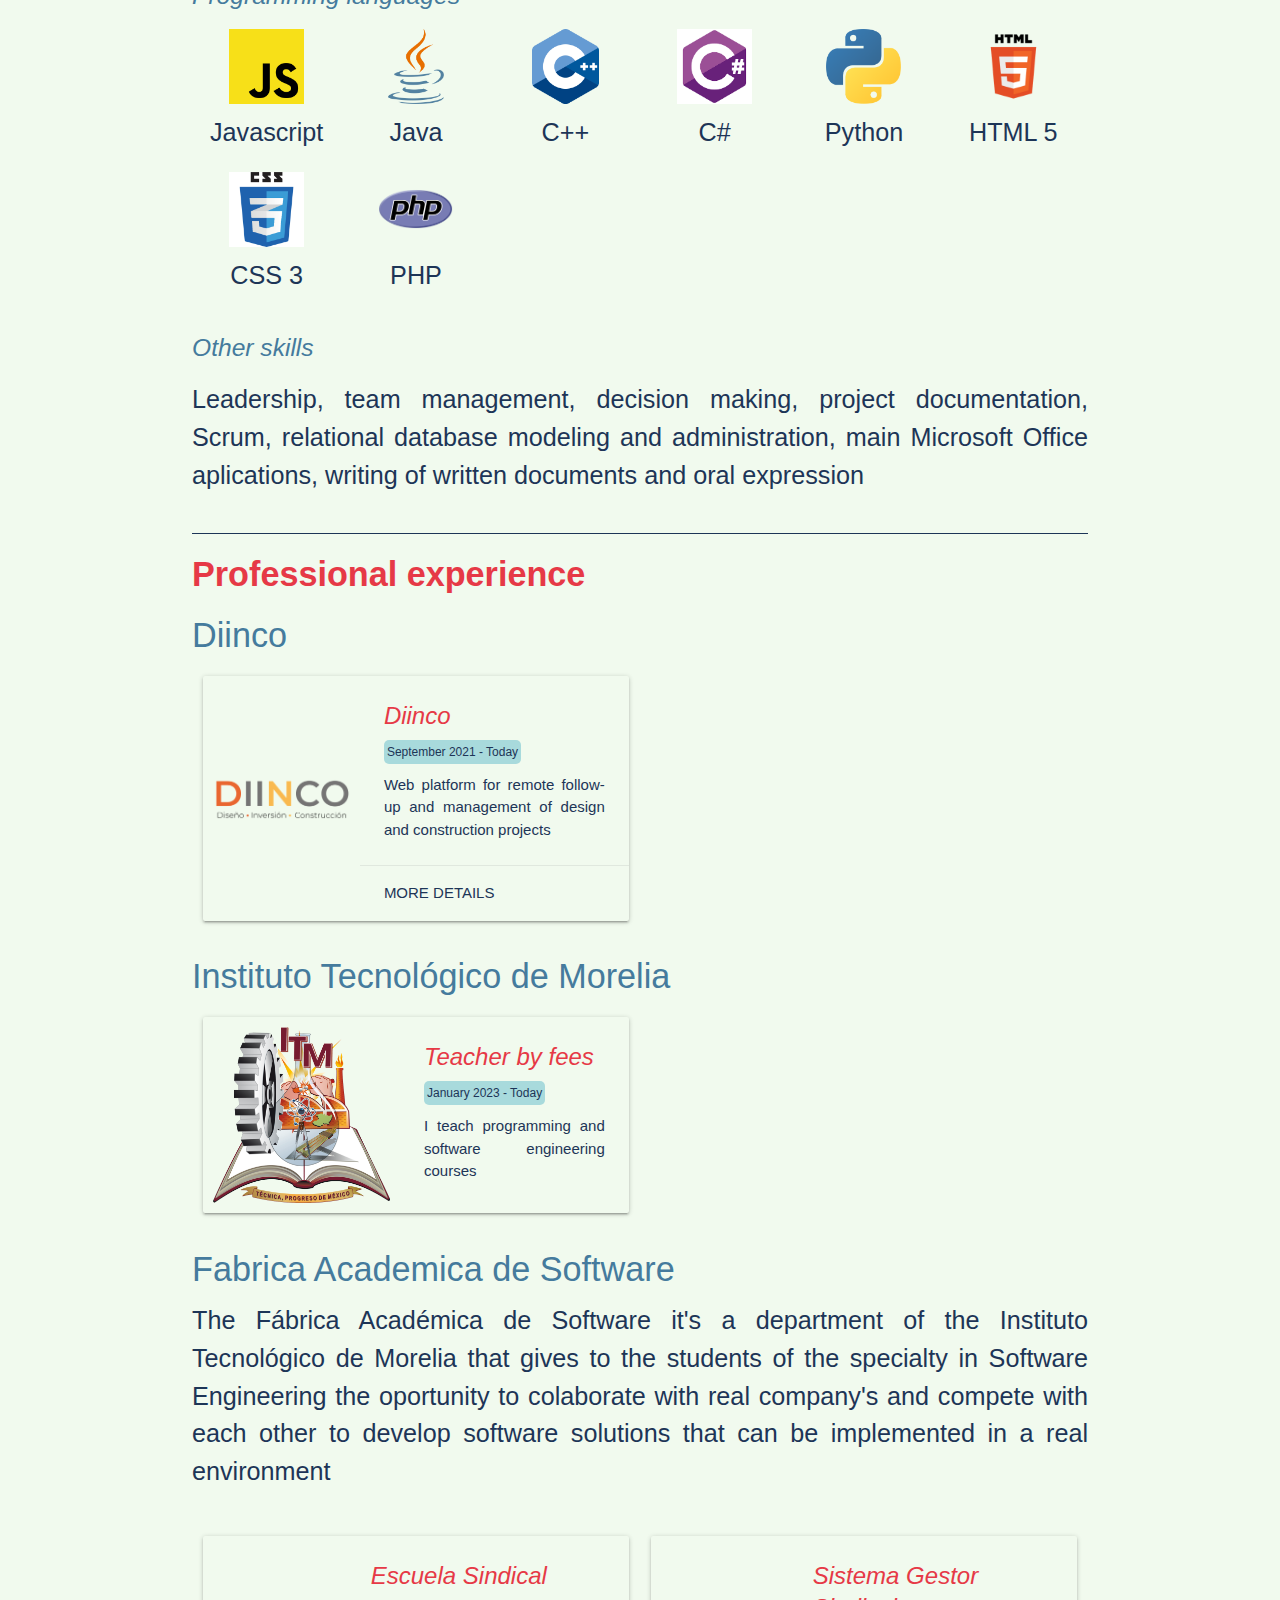
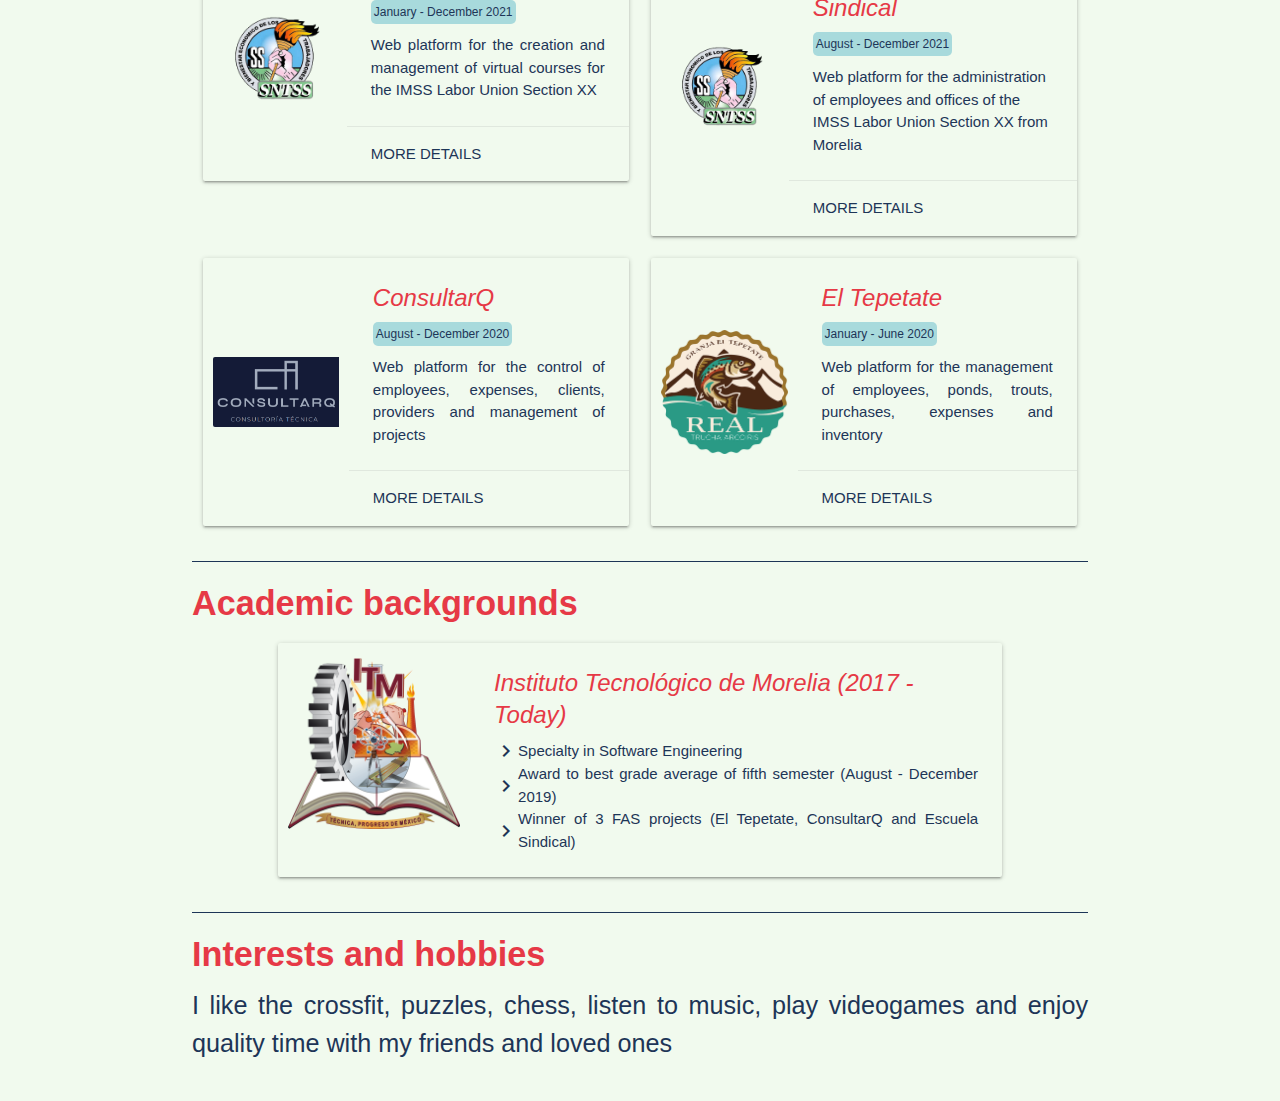
==== commit ab67c84d: "update" ====
--- a/index.html
+++ b/index.html
@@ -68,7 +68,7 @@
             <!--photo and main information-->
             <div class="row">
                 <div class="col s12 center">
-                    <img src="./images/me.jpg" alt="foto" class="circle photo">
+                    <img src="./images/me2.jpg" alt="foto" class="circle photo">
                     <h4 class="name">José Adolfo Lemus Magaña</h4>
                     <h5 class="spanish"><i>Ingeniero en Sistemas Computacionales</i></h5>
                     <h5 class="english hide"><i>Computer Systems Engineering</i></h5>
@@ -390,6 +390,33 @@
                         </div>
                     </div>
                 </div>
+                <!-- instituto tecnologico de morelia -->
+                <h4 class="spanish subtitle">Instituto Tecnológico de Morelia</h4>
+                <h4 class="english hide subtitle">Instituto Tecnológico de Morelia</h4>
+                <div class="row">
+                    <div class="col s12 l6">
+                        <div class="card horizontal">
+                            <div class="card-image valign-wrapper">
+                                <img src="./images/itm/Itmorelia.png" alt="image">
+                            </div>
+                            <div class="spanish">
+                                <div class="card-content">
+                                    <span class="card-title">Profesor por honorarios</span>
+                                    <div class="my-badge">Enero 2023 - Hoy</div>
+                                    <p>Imparto materias de programación e ingeniería de software</p>
+                                </div>
+                            </div>
+                            <div class="english hide">
+                                <div class="card-content">
+                                    <span class="card-title">Teacher by fees</span>
+                                    <div class="my-badge">January 2023 - Today</div>
+                                    <p>I teach programming and software engineering courses</p>
+                                </div>
+                            </div>
+                        </div>
+                    </div>
+                </div>
+                <!-- fabrica academica de software -->
                 <h4 class="spanish subtitle">Fabrica Academica de Software</h4>
                 <h4 class="english hide subtitle">Fabrica Academica de Software</h4>
                 <div class="col s12 flow-text">
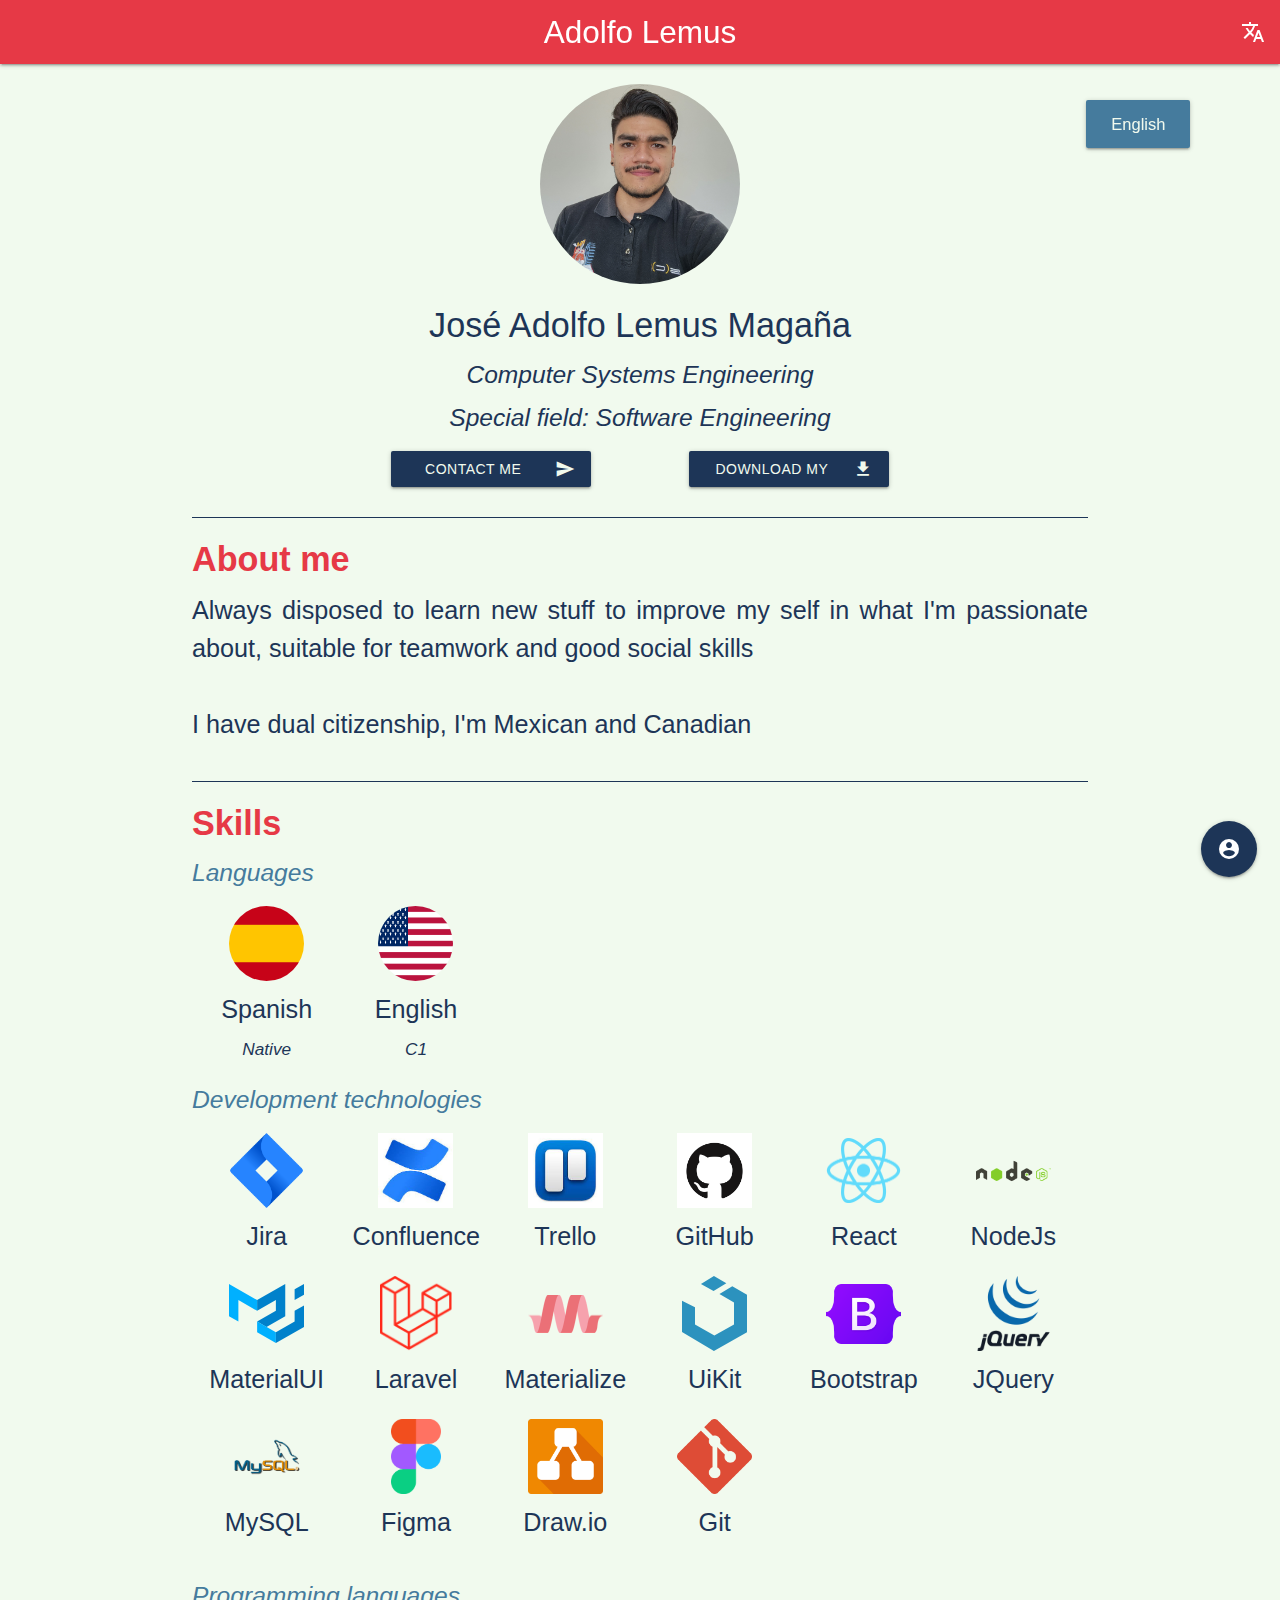
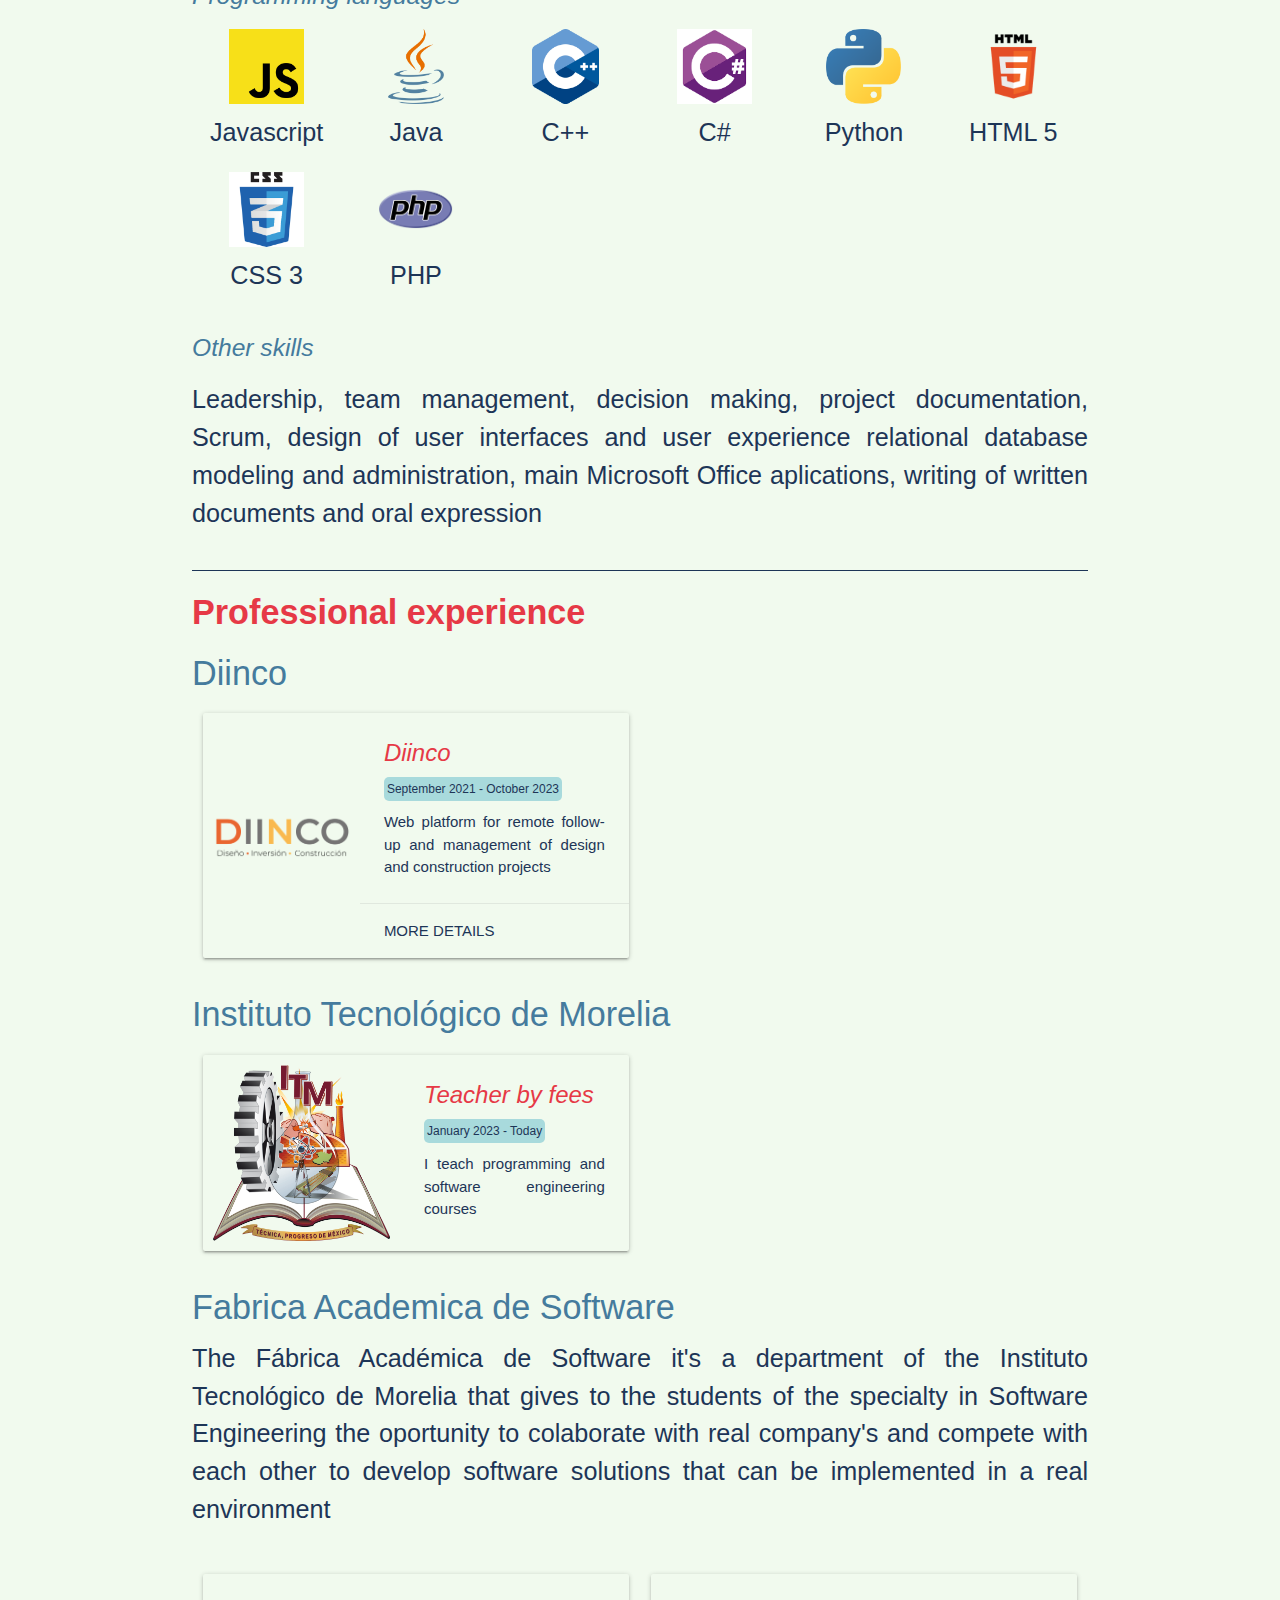
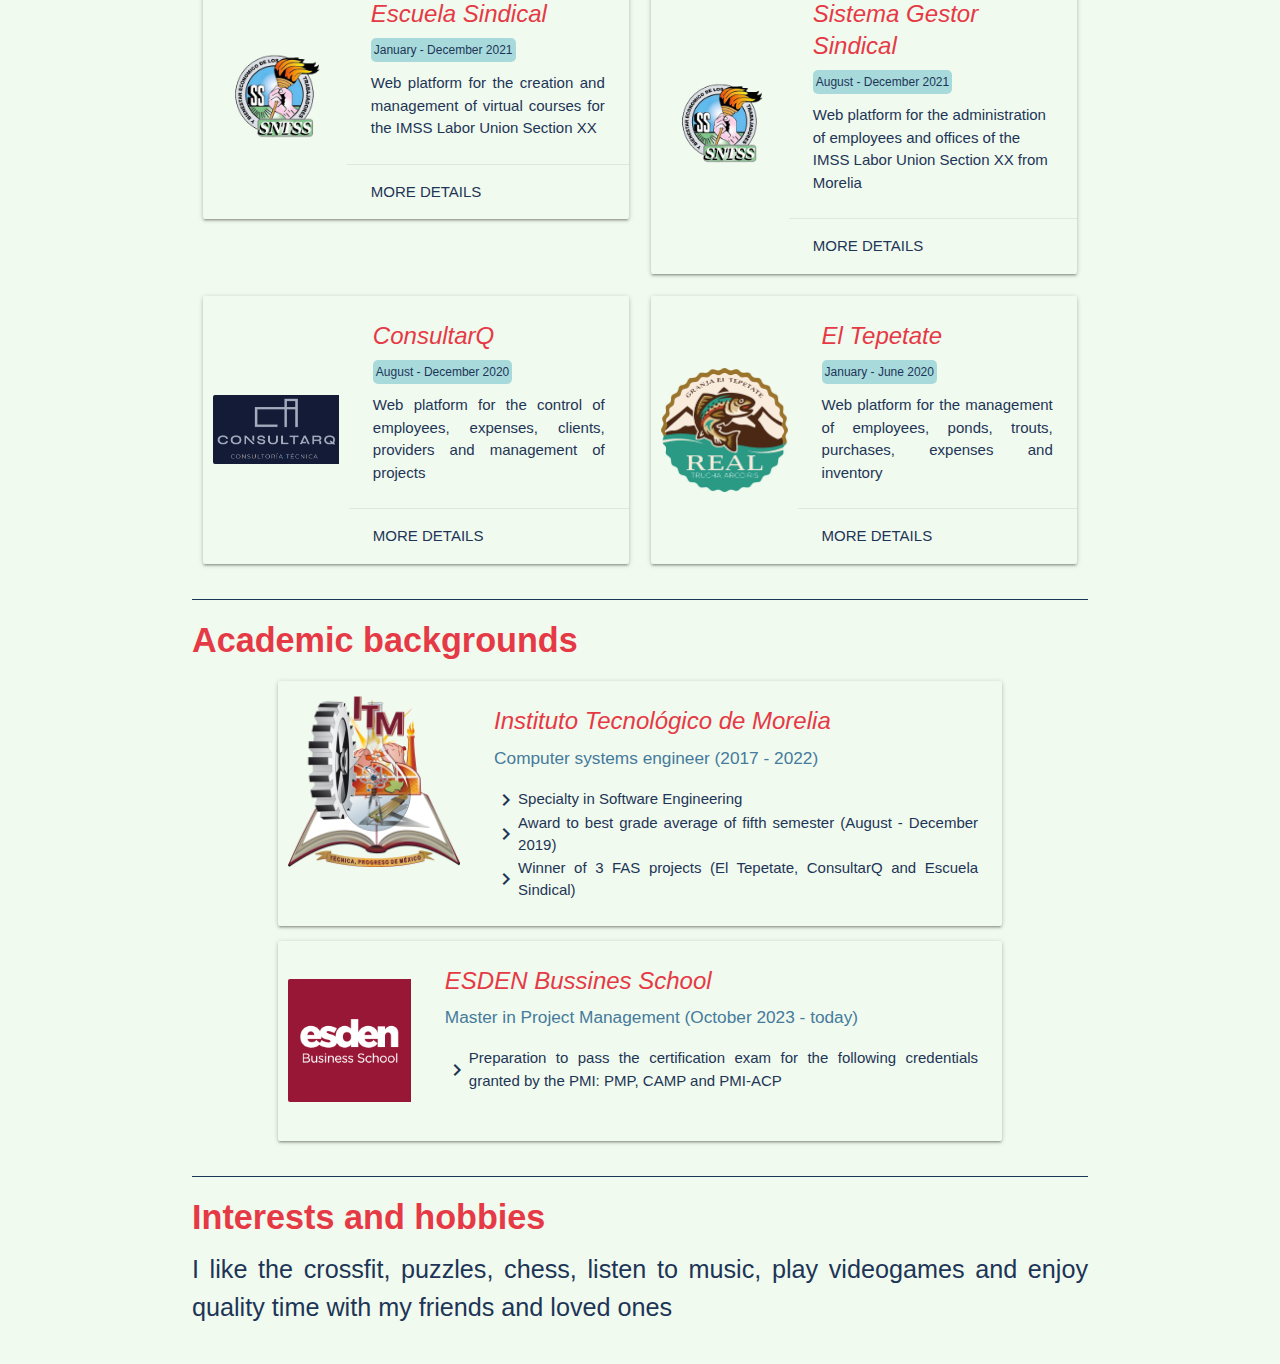
==== commit 25744a64: "update" ====
--- a/index.html
+++ b/index.html
@@ -350,8 +350,8 @@
             <h5 class="spanish section-title"><i>Otras competencias</i></h5>
             <h5 class="english hide section-title"><i>Other skills</i></h5>
             <div class="flow-text">
-                <span class="spanish">Liderazgo, gestión de equipos, toma de deciciones, documentación de proyectos, Scrum, modelado y administración de bases de datos relacionales, paquetería básica de Microsoft Office, redacción de documentos escritos y expresión oral</span>
-                <span class="english hide">Leadership, team management, decision making, project documentation, Scrum, relational database modeling and administration, main Microsoft Office aplications, writing of written documents and oral expression</span>
+                <span class="spanish">Liderazgo, gestión de equipos, toma de deciciones, documentación de proyectos, Scrum, diseño de interfaces y experiencia de usurio, modelado y administración de bases de datos relacionales, paquetería básica de Microsoft Office, redacción de documentos escritos y expresión oral</span>
+                <span class="english hide">Leadership, team management, decision making, project documentation, Scrum, design of user interfaces and user experience relational database modeling and administration, main Microsoft Office aplications, writing of written documents and oral expression</span>
                 <br><br>
             </div>
             <div class="divider"></div>
@@ -370,7 +370,7 @@
                             <div class="spanish">
                                 <div class="card-content">
                                     <span class="card-title">Diinco</span>
-                                    <div class="my-badge">Septiembre 2021 - Hoy</div>
+                                    <div class="my-badge">Septiembre 2021 - Octubre 2023</div>
                                     <p>Plataforma web para el seguimiento y administración remoto de proyectos de diseño y construcción</p>
                                 </div>
                                 <div class="card-action">
@@ -380,7 +380,7 @@
                             <div class="english hide">
                                 <div class="card-content">
                                     <span class="card-title">Diinco</span>
-                                    <div class="my-badge">September 2021 - Today</div>
+                                    <div class="my-badge">September 2021 - October 2023</div>
                                     <p>Web platform for remote follow-up and management of design and construction projects</p>
                                 </div>
                                 <div class="card-action">
@@ -555,7 +555,8 @@
                         </div>
                         <div class="spanish">
                             <div class="card-content">
-                                <span class="card-title">Instituto Tecnológico de Morelia (2017 - Hoy)</span>
+                                <span class="card-title">Instituto Tecnológico de Morelia</span>
+                                <h6 class="section-title">Ingeniería en sistemas computacionales (2017 - 2022)</h6>
                                 <p class="itm-text"><i class="material-icons">chevron_right</i>Especialidad en Ingeniería de Software</p>
                                 <p class="itm-text"><i class="material-icons">chevron_right</i>Reconocimiento a mejor promedio de quinto semestre (Agosto - Diciembre 2019)</p>
                                 <p class="itm-text"><i class="material-icons">chevron_right</i>Ganador de 3 proyectos FAS (El Tepetate, ConsultarQ y Escuela Sindical)</p>
@@ -563,10 +564,30 @@
                         </div>
                         <div class="english hide">
                             <div class="card-content">
-                                <span class="card-title">Instituto Tecnológico de Morelia (2017 - Today)</span>
+                                <span class="card-title">Instituto Tecnológico de Morelia</span>
+                                <h6 class="section-title">Computer systems engineer (2017 - 2022)</h6>
                                 <p class="itm-text"><i class="material-icons">chevron_right</i>Specialty in Software Engineering</p>
                                 <p class="itm-text"><i class="material-icons">chevron_right</i>Award to best grade average of fifth semester (August - December 2019)</p>
                                 <p class="itm-text"><i class="material-icons">chevron_right</i>Winner of 3 FAS projects (El Tepetate, ConsultarQ and Escuela Sindical)</p>
+                            </div>
+                        </div>
+                    </div>
+                    <div class="card horizontal">
+                        <div class="card-image valign-wrapper itm-image">
+                            <img src="./images/esden/esden-logo.png" alt="image">
+                        </div>
+                        <div class="spanish">
+                            <div class="card-content">
+                                <span class="card-title">ESDEN Bussines School</span>
+                                <h6 class="section-title">Master en Project Management (Octubre 2023 - actualidad)</h6>
+                                <p class="itm-text"><i class="material-icons">chevron_right</i>Preparación para superar el examen de certificación de las siguientes credenciales concedidas por el PMI: PMP, CAMP y PMI-ACP</p>
+                            </div>
+                        </div>
+                        <div class="english hide">
+                            <div class="card-content">
+                                <span class="card-title">ESDEN Bussines School</span>
+                                <h6 class="section-title">Master in Project Management (October 2023 - today)</h6>
+                                <p class="itm-text"><i class="material-icons">chevron_right</i>Preparation to pass the certification exam for the following credentials granted by the PMI: PMP, CAMP and PMI-ACP</p>
                             </div>
                         </div>
                     </div>
@@ -607,16 +628,16 @@
                         <p class="spanish">
                             Plataforma web desarrollada para el seguimiento y administración de manera remota de proyectos de diseño y construcción.
                             <br><br>
-                            Actualmente desempeño el rol <b>administrador del proyecto</b> y <b>gestor de scrum</b>, particpando activamente en la toma de decisiones del proyecto, garantizando la calidad del mismo, así como estableciendo y asegurando el cumplimiento de objetivos.
-                            <br><br>
-                            Adicionalmente estoy a cargo del equipo de desarrollo, delegando tareas y dando seguimiento al mismo, además de llevar el control del "product backlog" y asegurarme de implementar de manera correcta la metodología Scrum.
+                            Desempeñe los roles de <b>administrador del proyecto</b> y <b>gestor de scrum</b>, particpando activamente en la toma de decisiones del proyecto, garantizando la calidad del mismo, así como estableciendo y asegurando el cumplimiento de objetivos.
+                            <br><br>
+                            Adicionalmente estuve a cargo del equipo de desarrollo, delegando tareas y dando seguimiento al mismo, además de llevar el control del "product backlog" y asegurarme de implementar de manera correcta la metodología Scrum.
                         </p>
                         <p class="english hide">
                             Web platform developed for remote follow-up and management of design and construction projects.
                             <br><br>
-                            At the moment, I play the roles of <b>project manager</b> and <b>scrum manger</b>, working actively participating at decision making of the project, guaranteeing the quality of it, and setting and ensuring the achievement of objetives.
-                            <br><br>
-                            Further I´m in charge of the development team, delegating task and monitoring the work to them, also I´m taking the control of the "product backlog" and making sure of the right implementation of the Scrum methodology.
+                            I played the roles of <b>project manager</b> and <b>scrum manger</b>, working actively participating at decision making of the project, guaranteeing the quality of it, and setting and ensuring the achievement of objetives.
+                            <br><br>
+                            Further I was in charge of the development team, delegating task and monitoring the work to them, also I´m taking the control of the "product backlog" and making sure of the right implementation of the Scrum methodology.
                         </p>
                     </div>
                 </div>
